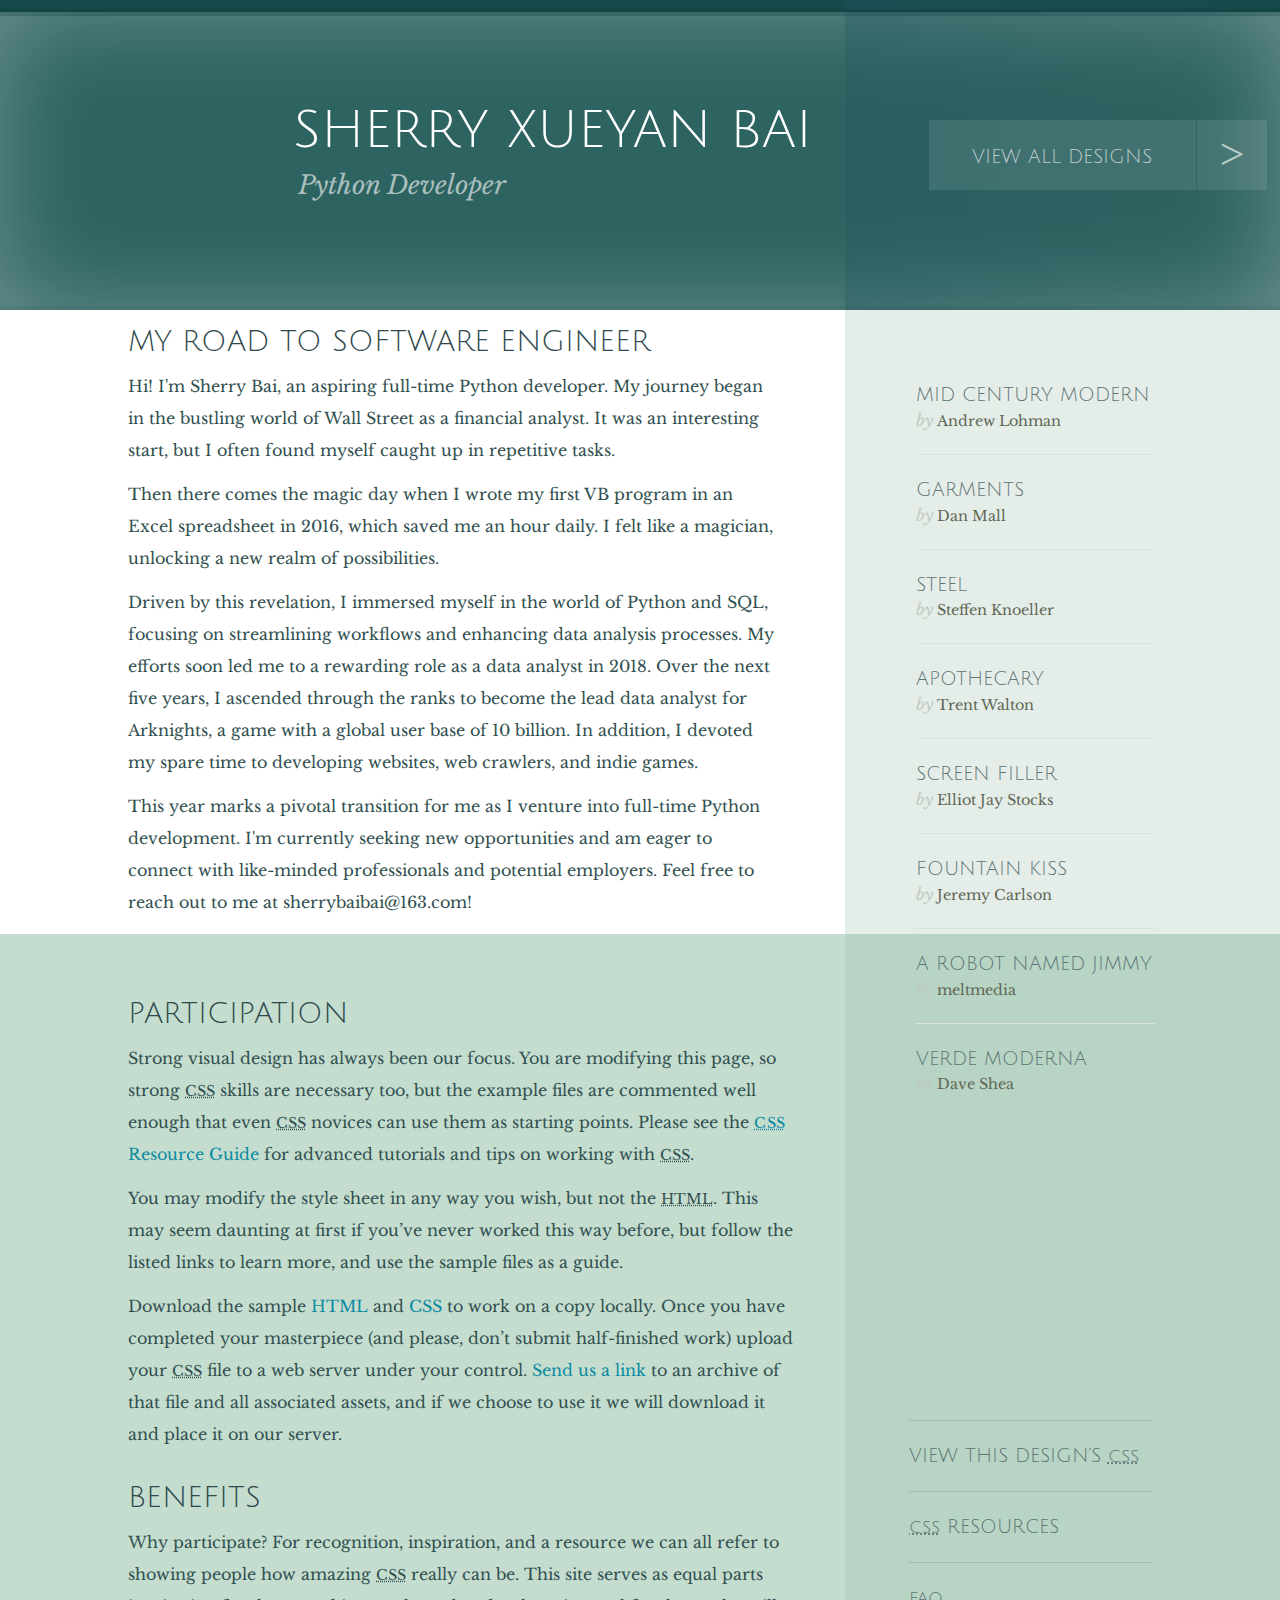
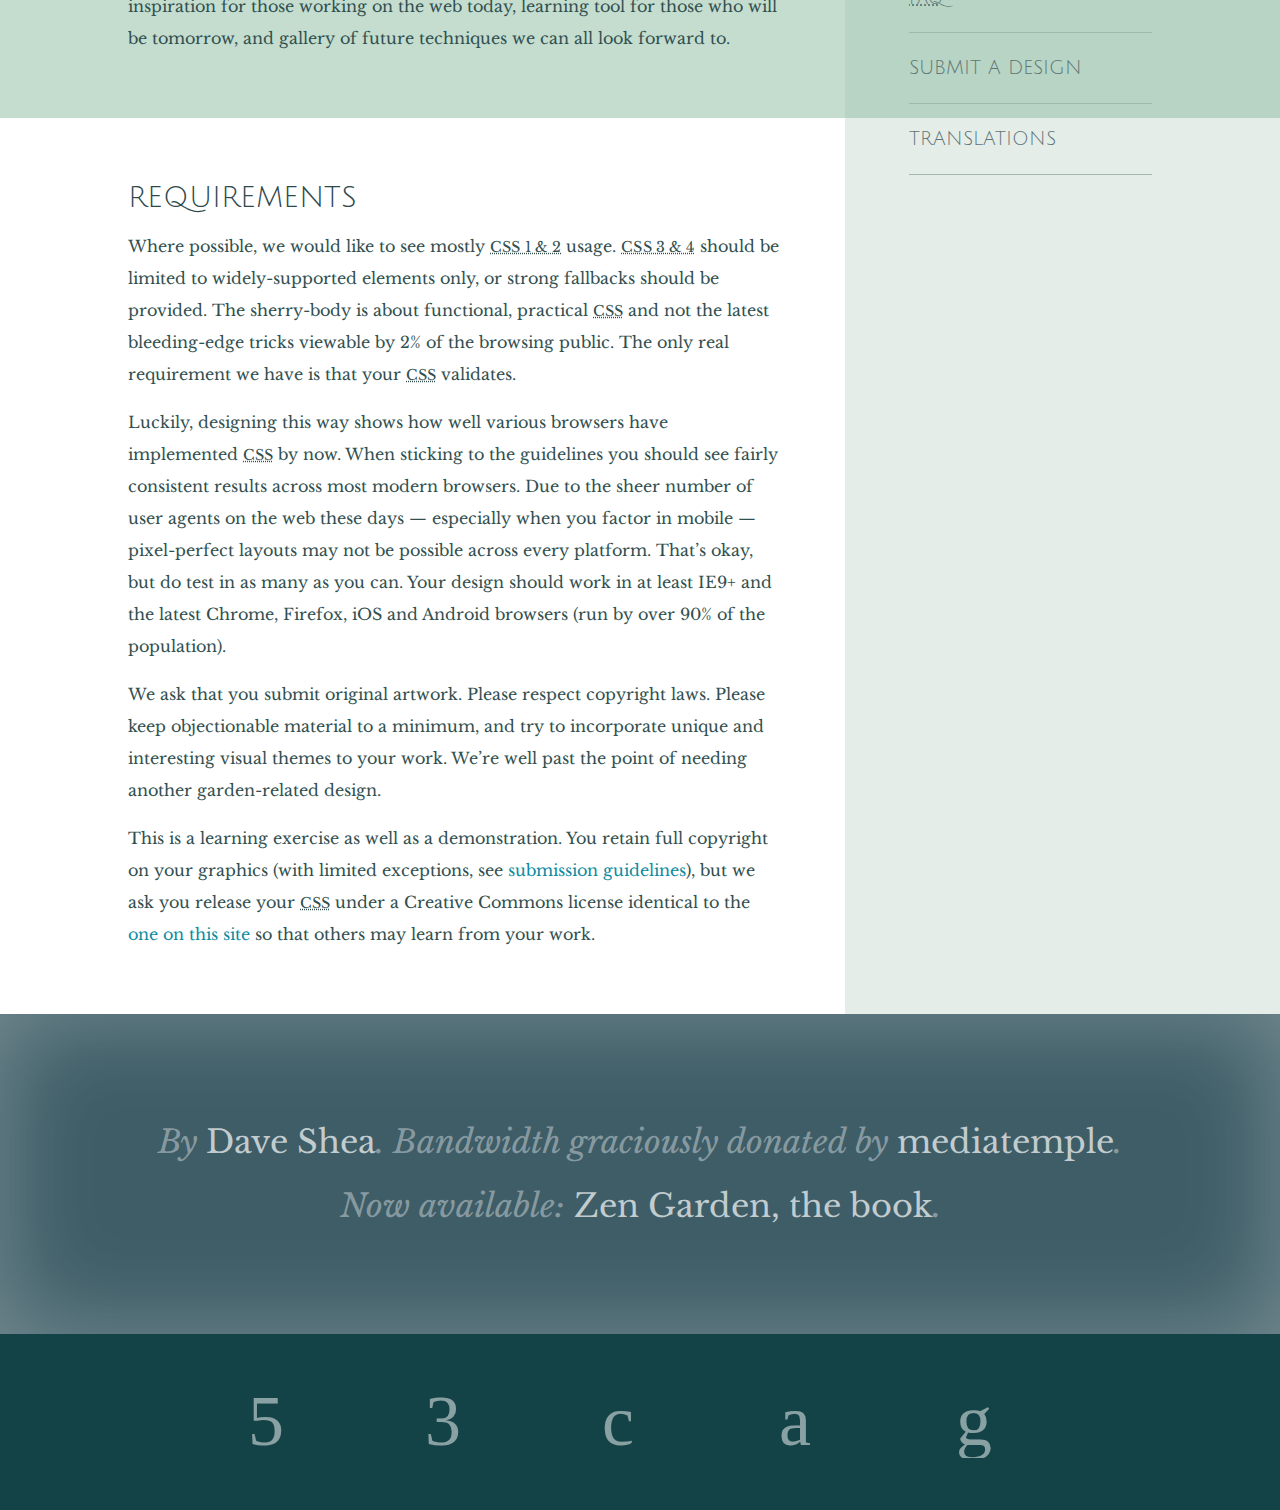
==== index.html @ 5b7bb618 "Update index.html" ====
<!DOCTYPE html>
<html lang="en">
<head>
	<meta charset="utf-8">
	<title>Sherry X Bai's CV</title>
	<link rel="stylesheet" href="style.css">
	<meta name="viewport" content="width=device-width, initial-scale=1.0">
	<meta name="author" content="Sherry Xueyan Bai">
	<meta name="description" content="Sherry Xueyan Bai's CV">
	<meta name="robots" content="all">
</head>

<body id="sherry-body">
<div class="page-wrapper">

	<section class="intro" id="zen-intro">
		<header role="banner">
			<h1>Sherry Xueyan Bai</h1>
			<h2>Python Developer</h2>
		</header>

		<div class="preamble" id="zen-preamble" role="article">
			<h3>My Road to Software Engineer</h3>
			<p>Hi! I'm Sherry Bai, an aspiring full-time Python developer. My journey began in the bustling world of Wall Street as a financial analyst. It was an interesting start, but I often found myself caught up in repetitive tasks.</p>
			<p>Then there comes the magic day when I wrote my first VB program in an Excel spreadsheet in 2016, which saved me an hour daily. I felt like a magician, unlocking a new realm of possibilities.</p>
			<p>Driven by this revelation, I immersed myself in the world of Python and SQL, focusing on streamlining workflows and enhancing data analysis processes. My efforts soon led me to a rewarding role as a data analyst in 2018. Over the next five years, I ascended through the ranks to become the lead data analyst for Arknights, a game with a global user base of 10 billion. In addition, I devoted my spare time to developing websites, web crawlers, and indie games.</p>
			<p>This year marks a pivotal transition for me as I venture into full-time Python development. I'm currently seeking new opportunities and am eager to connect with like-minded professionals and potential employers. Feel free to reach out to me at sherrybaibai@163.com!</p>
		</div>
	</section>

	<div class="main supporting" id="zen-supporting" role="main">

		<div class="participation" id="zen-participation" role="article">
			<h3>Participation</h3>
			<p>Strong visual design has always been our focus. You are modifying this page, so strong <abbr title="Cascading Style Sheets">CSS</abbr> skills are necessary too, but the example files are commented well enough that even <abbr title="Cascading Style Sheets">CSS</abbr> novices can use them as starting points. Please see the <a href="/pages/resources/" title="A listing of CSS-related resources"><abbr title="Cascading Style Sheets">CSS</abbr> Resource Guide</a> for advanced tutorials and tips on working with <abbr title="Cascading Style Sheets">CSS</abbr>.</p>
			<p>You may modify the style sheet in any way you wish, but not the <abbr title="HyperText Markup Language">HTML</abbr>. This may seem daunting at first if you&#8217;ve never worked this way before, but follow the listed links to learn more, and use the sample files as a guide.</p>
			<p>Download the sample <a href="/examples/index" title="This page's source HTML code, not to be modified.">HTML</a> and <a href="/examples/style.css" title="This page's sample CSS, the file you may modify.">CSS</a> to work on a copy locally. Once you have completed your masterpiece (and please, don&#8217;t submit half-finished work) upload your <abbr title="Cascading Style Sheets">CSS</abbr> file to a web server under your control. <a href="/pages/submit/" title="Use the contact form to send us your CSS file">Send us a link</a> to an archive of that file and all associated assets, and if we choose to use it we will download it and place it on our server.</p>
		</div>

		<div class="benefits" id="zen-benefits" role="article">
			<h3>Benefits</h3>
			<p>Why participate? For recognition, inspiration, and a resource we can all refer to showing people how amazing <abbr title="Cascading Style Sheets">CSS</abbr> really can be. This site serves as equal parts inspiration for those working on the web today, learning tool for those who will be tomorrow, and gallery of future techniques we can all look forward to.</p>
		</div>

		<div class="requirements" id="zen-requirements" role="article">
			<h3>Requirements</h3>
			<p>Where possible, we would like to see mostly <abbr title="Cascading Style Sheets, levels 1 and 2">CSS 1 &amp; 2</abbr> usage. <abbr title="Cascading Style Sheets, levels 3 and 4">CSS 3 &amp; 4</abbr> should be limited to widely-supported elements only, or strong fallbacks should be provided. The sherry-body is about functional, practical <abbr title="Cascading Style Sheets">CSS</abbr> and not the latest bleeding-edge tricks viewable by 2% of the browsing public. The only real requirement we have is that your <abbr title="Cascading Style Sheets">CSS</abbr> validates.</p>
			<p>Luckily, designing this way shows how well various browsers have implemented <abbr title="Cascading Style Sheets">CSS</abbr> by now. When sticking to the guidelines you should see fairly consistent results across most modern browsers. Due to the sheer number of user agents on the web these days &#8212; especially when you factor in mobile &#8212; pixel-perfect layouts may not be possible across every platform. That&#8217;s okay, but do test in as many as you can. Your design should work in at least IE9+ and the latest Chrome, Firefox, iOS and Android browsers (run by over 90% of the population).</p>
			<p>We ask that you submit original artwork. Please respect copyright laws. Please keep objectionable material to a minimum, and try to incorporate unique and interesting visual themes to your work. We&#8217;re well past the point of needing another garden-related design.</p>
			<p>This is a learning exercise as well as a demonstration. You retain full copyright on your graphics (with limited exceptions, see <a href="/pages/submit/guidelines/">submission guidelines</a>), but we ask you release your <abbr title="Cascading Style Sheets">CSS</abbr> under a Creative Commons license identical to the <a href="http://creativecommons.org/licenses/by-nc-sa/3.0/" title="View the Zen Garden's license information.">one on this site</a> so that others may learn from your work.</p>
			<p role="contentinfo">By <a href="http://www.mezzoblue.com/">Dave Shea</a>. Bandwidth graciously donated by <a href="http://www.mediatemple.net/">mediatemple</a>. Now available: <a href="http://www.amazon.com/exec/obidos/ASIN/0321303474/mezzoblue-20/">Zen Garden, the book</a>.</p>
		</div>

		<footer>
			<a href="http://validator.w3.org/check/referer" title="Check the validity of this site&#8217;s HTML" class="zen-validate-html">HTML</a>
			<a href="http://jigsaw.w3.org/css-validator/check/referer" title="Check the validity of this site&#8217;s CSS" class="zen-validate-css">CSS</a>
			<a href="http://creativecommons.org/licenses/by-nc-sa/3.0/" title="View the Creative Commons license of this site: Attribution-NonCommercial-ShareAlike." class="zen-license">CC</a>
			<a href="http://mezzoblue.com/zengarden/faq/#aaa" title="Read about the accessibility of this site" class="zen-accessibility">A11y</a>
			<a href="https://github.com/mezzoblue/csszengarden.com" title="Fork this site on Github" class="zen-github">GH</a>
		</footer>

	</div>


	<aside class="sidebar" role="complementary">
		<div class="wrapper">

			<div class="design-selection" id="design-selection">
				<h3 class="select">Select a Design:</h3>
				<nav role="navigation">
					<ul>
					<li>
						<a href="/221/" class="design-name">Mid Century Modern</a> by						<a href="http://andrewlohman.com/" class="designer-name">Andrew Lohman</a>
					</li>					<li>
						<a href="/220/" class="design-name">Garments</a> by						<a href="http://danielmall.com/" class="designer-name">Dan Mall</a>
					</li>					<li>
						<a href="/219/" class="design-name">Steel</a> by						<a href="http://steffen-knoeller.de" class="designer-name">Steffen Knoeller</a>
					</li>					<li>
						<a href="/218/" class="design-name">Apothecary</a> by						<a href="http://trentwalton.com" class="designer-name">Trent Walton</a>
					</li>					<li>
						<a href="/217/" class="design-name">Screen Filler</a> by						<a href="http://elliotjaystocks.com/" class="designer-name">Elliot Jay Stocks</a>
					</li>					<li>
						<a href="/216/" class="design-name">Fountain Kiss</a> by						<a href="http://jeremycarlson.com" class="designer-name">Jeremy Carlson</a>
					</li>					<li>
						<a href="/215/" class="design-name">A Robot Named Jimmy</a> by						<a href="http://meltmedia.com/" class="designer-name">meltmedia</a>
					</li>					<li>
						<a href="/214/" class="design-name">Verde Moderna</a> by						<a href="http://www.mezzoblue.com/" class="designer-name">Dave Shea</a>
					</li>					</ul>
				</nav>
			</div>

			<div class="design-archives" id="design-archives">
				<h3 class="archives">Archives:</h3>
				<nav role="navigation">
					<ul>
						<li class="next">
							<a href="/214/page1">
								Next Designs <span class="indicator">&rsaquo;</span>
							</a>
						</li>
						<li class="viewall">
							<a href="/pages/alldesigns/" title="View every submission to the Zen Garden.">
								View All Designs							</a>
						</li>
					</ul>
				</nav>
			</div>

			<div class="zen-resources" id="zen-resources">
				<h3 class="resources">Resources:</h3>
				<ul>
					<li class="view-css">
						<a href="/214/214.css" title="View the source CSS file of the currently-viewed design.">
							View This Design&#8217;s <abbr title="Cascading Style Sheets">CSS</abbr>						</a>
					</li>
					<li class="css-resources">
						<a href="/pages/resources/" title="Links to great sites with information on using CSS.">
							<abbr title="Cascading Style Sheets">CSS</abbr> Resources						</a>
					</li>
					<li class="zen-faq">
						<a href="/pages/faq/" title="A list of Frequently Asked Questions about the Zen Garden.">
							<abbr title="Frequently Asked Questions">FAQ</abbr>						</a>
					</li>
					<li class="zen-submit">
						<a href="/pages/submit/" title="Send in your own CSS file.">
							Submit a Design						</a>
					</li>
					<li class="zen-translations">
						<a href="/pages/translations/" title="View translated versions of this page.">
							Translations						</a>
					</li>
				</ul>
			</div>
		</div>
	</aside>


</div>

<!--

	These superfluous divs/spans were originally provided as catch-alls to add extra imagery.
	These days we have full ::before and ::after support, favour using those instead.
	These only remain for historical design compatibility. They might go away one day.
		
-->
<div class="extra1" role="presentation"></div><div class="extra2" role="presentation"></div><div class="extra3" role="presentation"></div>
<div class="extra4" role="presentation"></div><div class="extra5" role="presentation"></div><div class="extra6" role="presentation"></div>

</body>
</html>
---- style.css ----
/* css Zen Garden submission 214 - 'Verde Moderna', by Dave Shea, http://www.mezzoblue.com/ */
/* css released under Creative Commons License - http://creativecommons.org/licenses/by-nc-sa/1.0/  */
/* All associated graphics copyright 2013, Dave Shea */

/* IMPORTANT */
/* This design is not a template. You may not reproduce it elsewhere without the
 designer's written permission. However, feel free to study the CSS and use
 techniques you learn from it elsewhere. */

/*
	Verde Moderna by Dave Shea

   10 Years.
   http://mezzoblue.com/archives/2013/05/07/10_years/

   We've come a long way. Here it is, the first of what will hopefully be
   many more modern designs in the CSS Zen Garden.

   With this design, I've attempted to hit as many of 2013's front end
   buzzwords as possible. It's a mobile-first, responsive layout that was
   designed in the browser from start to finish. CSS3 is used liberally
   with fallbacks where necessary.

   All photos are mine, and were taken in the Japanese Garden at the
   Huntington Botanical Garden in Southern California.

   Other production notes:
   * Vector assets are used where appropriate. The logo is an SVG file,
     the icons are a custom web font built with icomoon.io
   * The column effect is a CSS gradient instead of a background image.
     By forcing a sharp transition at 66%, we can simulate columns. The way
     Chrome rounds gradient values causes the columns to jump unexpectedly when
     the window is resized, which means that using an equal padding or width
     value doesn't align the way you think it would. That forced a bit of
     extra contortion to get the header and body columns perfectly lined up.
   * Various sidebar H3s were hidden with display:none; This was a design
     decision. Their inclusion seemed extraneous. Same goes for HTML/CSS
     download links at low screen sizes, presumably that screen is a phone
     and can't download the files anyway.
   * The sidebar positioning style is (necessarily) quite a mess on wider
     windows, especially the resource list. When flexbox is a bit closer to
     usable, maybe I'll take another crack at fixing that up.
   * A more logical place for the design list to appear in the mobile
     version would have been up closer to the top, possibly disclosed with a
     menu toggle of some kind. Not something that's easily doable with CSS
     alone, if you don't want to rely on hovers.
   * The medium- and low-res versions don't differ that much; I may still push
     the tablet layout a bit further, it doesn't quite feel right.
   * Parallax scrolling isn't doable without Javascript so you won't find it
     in this design. I was able to use a bit of multiple background-position
     trickery to create a slightly more interesting scrolling effect.

*/


/*
  web fonts from Google:
  Julius Sans One â€“ https://fonts.google.com/specimen/Julius+Sans+One?query=julius
  Libre Baskerville â€“ https://fonts.google.com/specimen/Libre+Baskerville?query=baskerville
 */
@import url(http://fonts.googleapis.com/css?family=Julius+Sans+One|Libre+Baskerville:400,400italic);



/* base CSS */
* {
  -webkit-box-sizing: border-box; /* Safari/Chrome, other WebKit */
  -moz-box-sizing: border-box;    /* Firefox, other Gecko */
  box-sizing: border-box;         /* Opera/IE 8+ */
}

html, body {
  padding: 0;
  margin: 0;
}
body {
  color: #325050;
  background: #fff;
  font-family: 'Libre Baskerville', sans-serif;
  font-size: 70%;
}
a {
  color: #0d8ba1;
  text-decoration: none;
}
a:visited {
  color: #1a5952;
}
a:hover, a:focus {
  color: #0599c2;
  text-decoration: underline;
  -webkit-transition: all 0.25s ease-out;
  -moz-transition: all 0.25s ease-out;
  transition: all 0.25s ease-out;
}

abbr {
  border: none;
  text-transform: uppercase;
  font-size: 0.9em;
  letter-spacing: 0.01em;
}
header {
  height: 230px;
  padding: 20px 0 70px 0;
  background: #2d6360 50% 0 url(huntington.jpg) no-repeat; /* old IE fallback */
  background-attachment: fixed, fixed, fixed, scroll;
  background-image: url(contours.png), url(noise.png), url(gridlines.png), url(huntington.jpg);
  background-position: 0 0, 0 0, -5px -25px, 0 50%;
  background-repeat: repeat, repeat, repeat, no-repeat;
  background-size: auto, auto, auto, cover;
  text-align: center;
}

h1, h2 {
  padding: 0 10%;
  margin: 0;
  color: #fff;
  font-weight: normal;
}

h1 {
  padding-top: 0;
  padding-bottom: 5px;
  border-bottom: none;
  font-family: 'Julius Sans One', sans-serif;
  font-size: 3.2em;
  text-transform: uppercase;
}
h1::before {
  display: inline-block;
  position: relative;
  top: 20px;
  content: "";
  width: 80px;
  height: 80px;
  margin: -20px 20px 0 0;
  background: url(enso.svg);
  background-repeat: no-repeat;
  background-size: 100%;
  opacity: 0.6;
}
h2 {
  display: block;
  padding-top: 5px;
  padding-bottom: 30px;
  border-top: none;
  color: rgba(255,255,255,0.6);
  font-size: 1.6em;
  font-style: italic;
}

h2::before {
  content: " ";
  padding: 50px;
}
h3 {
  margin: 2em 0 0 0;
  color: #2e484c;
  font-family: 'Julius Sans One', sans-serif;
  font-size: 1.8em;
  font-weight: normal;
  text-transform: uppercase;
}
p {
  margin: 0.75em 0;
  line-height: 2;
}


.page-wrapper {
  position: relative;
}
.summary, .preamble {
  width: 80%;
  margin: 0 auto;

}
.supporting h3, .supporting p {
  width: 80%;
  margin-left: auto;
  margin-right: auto;
}
.summary {
  padding-top: 2em;
}


/* intro block links -- download HTML/CSS */
.intro a, .intro a:visited {
  position: relative;
  display: inline-block;
  padding: 1px 10px 0 32px;
  margin: -1px -10px -1px -6px;
  -webkit-border-radius: 2px;
  -moz-border-radius: 2px;
  border-radius: 2px;
  color: #809b7e;
  font-family: 'Julius Sans One', sans-serif;
  text-transform: uppercase;
}
.intro a:hover, .intro a:focus {
  z-index: 2;
  color: #fff;
  background: #3d8a9f;
  text-decoration: none;
}
.intro a::before {
  display: inline-block;
  position: absolute;
  top: 6px;
  left: 8px;
  padding: 2px;
  color: #a9b995;
  background: #d9e1cd;
  -webkit-border-radius: 2px;
  -moz-border-radius: 2px;
  -o-border-radius: 2px;
  content: "D";
  font-size: 16px;
  text-indent: 0;

  /* icomoon.io defaults */
  font-family: 'verdemoderna';
  speak: none;
  font-weight: normal;
  font-variant: normal;
  text-transform: none;
  line-height: 1;
  -webkit-font-smoothing: antialiased;
  -webkit-transition: all 0.25s ease-out;
  -moz-transition: all 0.25s ease-out;
  transition: all 0.25s ease-out;
}
.intro a:hover::before {
  color: #fff;
  background: #357d93;
}




/* coloured cutoff */
div.participation, div.benefits {
  background-attachment: scroll, scroll, fixed;
  background-color: rgba(138,188,159,0.5);
  background-image: url(contours-opaque.png), url(gridlines-opaque.png), url(bamboo.png);
  background-repeat: repeat, repeat, no-repeat;
  background-size: auto, auto, cover;
}

/* extra padding at the cutoffs */
div.participation {
  padding: 3em 0;
  margin-top: 3em;
}
div.benefits {
  padding-bottom: 3em;
  margin-bottom: 3em;
}
div.participation h3, div.benefits h3 {
  margin-top: 0;
}
div.participation p, div.benefits p {
  margin-bottom: 0;
}

/* sidebar base styles */
.sidebar {
  background: #edf4f0;
}
.sidebar h3 {
  display: none;
}
.sidebar a {
  color: #607476;
  text-decoration: none;
}
.sidebar a:hover, .sidebar a:focus {
  color: #49968e;
}
.sidebar ul {
  padding: 0;
  margin: 0;
  list-style: none;
  overflow: hidden;
}

/* shared sidebar styling */

.design-selection ul, .zen-resources ul {
  margin: 0;
}

.design-selection li, .zen-resources li {
  float: left;
  width: 50%;
  padding: 1.5em 10%;
  border-top: solid 1px #d9e3dc;
  color: #c0cac3;
  font-style: italic;
}
.design-selection li:hover, .design-selection li:focus {
  background: -moz-linear-gradient(left,
    rgba(255,255,255,0) 0%,
    rgba(255,255,255,0.5) 50%,
    rgba(255,255,255,0) 100%)
  ; /* FF3.6+ */
  background: -webkit-gradient(linear, left top, right top,
    color-stop(0%,rgba(255,255,255,0)),
    color-stop(50%,rgba(255,255,255,0.5)),
    color-stop(100%,rgba(255,255,255,0)))
  ; /* Chrome,Safari4+ */
  background: -webkit-linear-gradient(left,
    rgba(255,255,255,0) 0%,
    rgba(255,255,255,0.5) 50%,
    rgba(255,255,255,0) 100%)
  ; /* Chrome10+,Safari5.1+ */
  background: -o-linear-gradient(left,
    rgba(255,255,255,0) 0%,
    rgba(255,255,255,0.5) 50%,
    rgba(255,255,255,0) 100%)
  ; /* Opera 11.10+ */
  background: -ms-linear-gradient(left,
    rgba(255,255,255,0) 0%,
    rgba(255,255,255,0.5) 50%,
    rgba(255,255,255,0) 100%)
  ; /* IE10+ */
  background: linear-gradient(to right,
    rgba(255,255,255,0) 0%,
    rgba(255,255,255,0.5) 50%,
    rgba(255,255,255,0) 100%)
  ; /* W3C */
}
.design-selection li:nth-child(2n+1), .zen-resources li:nth-child(2n+1) {
  clear: left;
}
.design-selection .design-name, .zen-resources a, li.viewall a {
  display: block;
  margin-bottom: 0.25em;
  font-family: 'Julius Sans One', sans-serif;
  font-size: 1.2em;
  font-style: normal;
  text-transform: uppercase;
}


/* select a design */
.design-selection h3 {
  display: none;
}
.design-selection .designer-name {
  color: #616857;
  font-size: 0.9em;
  font-style: normal;
}



/* archives navigation */
.design-archives {
  position: absolute;
  top: 160px;
  right: 0;
  width: 100%;
  height: 70px;
  background: rgba(255,255,255,0.2);
}
.design-archives h3 {
  display: none;
}
.design-archives ul {
  margin: 0;
}
.design-archives li {
  position: absolute;
  top: 0;
  padding: 0;
  margin: 0;
  border: none;
  list-style: none;
}
.design-archives li.viewall {
  top: 0;
  left: 0;
  width: 100%;
  padding: 0 71px;
  line-height: 50px;
}
.previous, .next {
  left: 0;
  z-index: 3;
}
.next {
  left: auto;
  right: 0;
}
.design-archives a, .design-archives a:visited {
  color: rgba(255, 255, 255, 0.65);
}
.design-archives a:hover, .design-archives a:focus {
  color: #fff;
}
.design-archives .previous a, .design-archives .next a {
  display: block;
  overflow: hidden;
  width: 70px;
  height: 70px;
  text-indent: 100%;
  text-decoration: none;
  white-space: nowrap;
}
.design-archives .viewall a {
  z-index: 2;
  width: 100%;
  min-height: 70px;
  padding: 12px 0 0 0;
  text-align: center;
}
.design-archives a::before {
  position: absolute;
  left: 0;
  width: 70px;
  height: 70px;
  text-align: center;
  text-indent: 0;
  font-size: 44px;
  /* icomoon.io defaults */
  font-family: 'verdemoderna';
  speak: none;
  font-weight: normal;
  font-variant: normal;
  text-transform: none;
  line-height: 70px;
  -webkit-font-smoothing: antialiased;
}
.design-archives .viewall a:hover, .design-archives .viewall a:focus, .design-archives .viewall a:active,
.design-archives a:hover::before, .design-archives a:focus::before, .design-archives a:active::before {
  background-color: rgba(255,255,255,0.25);
  box-shadow: inset 0 0 10px rgba(255,255,255,0.1);
}
.design-archives .previous a::before {
  content: "<";
}
.design-archives .next a::before {
  content: ">";
}


/* resources */

.zen-resources {
  overflow: hidden;
  background-color: rgba(138,188,159,0.5);
  background-image: url(bamboo.png);
}
.zen-resources li {
  border-top: solid 1px #a0b9ad;
  font-style: normal;
}
.zen-resources li:last-child {
  float: none;
  width: auto;
  border-bottom: solid 1px #a0b9ad;
}

/* busting out the credits block */

.requirements p:nth-child(5) {
  padding-bottom: 2em;
}
.supporting .requirements {
  float: none;
  clear: both;
  width: 100%;
  padding-left: 0;
  padding-right: 0;
}
.supporting .requirements a {
  text-decoration: none;
}
.supporting .requirements a:hover, .supporting .requirements a:focus {
  text-decoration: underline;
}
.supporting .requirements h3 {
  padding-top: 0;
}
.requirements p:last-child {
  width: auto;
  padding: 1em 12%;
  margin: 0;
  color: rgba(255, 255, 255, 0.4);
  background: #3e5d67;
  background-attachment: fixed, fixed, fixed, scroll;
  background-image: url(contours.png), url(gridlines.png), url(noise.png), url(koi.jpg);
  background-position: 0 0, -5px -25px, 0 0, 0 50%;
  background-repeat: repeat, repeat, repeat, no-repeat;
  background-size: auto, auto, auto, cover;
  font-size: 2em;
  font-style: italic;
  text-align: center;
}
.requirements p:last-child a {
  color: rgba(255, 255, 255, 0.7);
  font-style: normal;
}


/* main footer */
footer {
  clear: both;
  padding: 3em 10%;
  color: #fff;
  background: #134347;
  text-align: center;
}
footer a {
  display: inline-block;
  overflow: hidden;
  width: 40px;
  height: 40px;
  padding: 40px 0 0 0;
  margin: 0 0.5em;
  position: relative;
  color: rgba(255, 255, 255, 0.5);
  -webkit-transition: color 0.25s ease-out, box-shadow 0.25s ease-out;
  -moz-transition: color 0.25s ease-out, box-shadow 0.25s ease-out;
  transition: color 0.25s ease-out, box-shadow 0.25s ease-out;
}
footer a:hover, footer a:focus {
  color: rgba(255, 255, 255, 0.3);
  text-decoration: none;
}
footer a:visited {
  color: rgba(255, 255, 255, 0.2);
}
footer a::before {
  display: block;
  position: absolute;
  top: 3px;
  left: 0;
  overflow: visible;
  font-size: 36px;
  text-indent: 0;
  /* icomoon.io defaults */
  font-family: 'verdemoderna';
  speak: none;
  font-weight: normal;
  font-variant: normal;
  text-transform: none;
  line-height: 1;
  -webkit-font-smoothing: antialiased;
}
footer a.zen-validate-html::before {content: "5";}
footer a.zen-validate-html:hover::before, footer a.zen-validate-html:focus::before {content: "%";}
footer a.zen-validate-css::before {content: "3";}
footer a.zen-validate-css:hover::before, footer a.zen-validate-css:focus::before {content: "#";}
footer a.zen-license::before {content: "c";}
footer a.zen-license:hover::before, footer a.zen-license:focus::before {content: "C";}
footer a.zen-accessibility::before {content: "a";}
footer a.zen-accessibility:hover::before, footer a.zen-accessibility:focus::before {content: "A";}
footer a.zen-github::before {content: "g";}
footer a.zen-github:hover::before, footer a.zen-github:focus::before {content: "G";}



/* low-res CSS */
@media only screen and (max-width: 600px) {

  /* these download links make approximately zero sense
     on a phone without a user-accessible file system. */
  .summary p:last-child {
    display: none;
  }
  /* type adjustments */
  h1 {
    margin-top: 30px;
    font-size: 2.5em;
  }
  h1::before {
    width: 50px;
    height: 50px;
  }
  h2::before {
    padding: 25px;
  }
  .requirements p:last-child {
    padding: 1em 6%;
  }

}


@media only screen and (max-width: 500px) {
  header {
    height: 250px;
    padding-top: 0;
  }
  h1 {
    margin: 0;
  }
  h1::before {
    display: block;
    left: 50%;
    width: 50px;
    height: 50px;
    margin: 0 0 0 -25px;
    padding: 0 0 35px 0;
  }
  h2::before {
    padding: 0;
  }
  .design-archives {
    top: 180px;
  }
  .design-selection li, .zen-resources li {
    padding: 1em 5%;
  }
  footer a {
    margin: 0 0.5em;
  }
}


@media only screen and (max-width: 320px) {

  /* adjusting the site header type size */
  h1 {
      font-size: 2em;
  }
  h2 {
      font-size: 1.3em;
  }
  /* linearizing the design list on small screens */
  .design-selection li, .zen-resources li {
      float: none;
      width: 100%;
  }
  /* adjusting footer type, icons */
  .requirements p:last-child {
      font-size: 1.4em;
  }
  footer {
      padding: 2em 5%;
  }
  footer a {
      width: 35px;
      height: 35px;
      padding: 35px 0 0 0;
      margin: 0 0.5em;
  }
  footer a::before {
      font-size: 32px;
  }

}


/* mid-res CSS */
@media only screen and (max-width: 1132px) {

  header {
    border-top: solid 10px rgba(19, 67, 71, 0.9);
  }
  p, li {
    font-size: 1.2em;
  }

}

@media only screen and (min-width: 500px) and (max-width: 1150px) {

  .requirements p:last-child {
    padding-bottom: 2em;
    padding-top: 2em;
  }
  /* page footer */
  footer {
    padding: 3em 0;
  }
  footer a {
    width: 52px;
    height: 52px;
    padding: 52px 0 0 0;
    margin: 0 2em;
  }
  footer a::before {
    font-size: 48px;
  }

}


/* high-res CSS */
@media only screen and (min-width: 1132px) {
body {
  background: #ffffff;
  background: -moz-linear-gradient(left,  #ffffff 0%, #ffffff 66%, #e5ede8 66%, #e5ede8 100%);
  background: -webkit-gradient(linear, left top, right top, color-stop(0%,#ffffff), color-stop(66%,#ffffff), color-stop(66%,#e5ede8), color-stop(100%,#e5ede8));
  background: -webkit-linear-gradient(left,  #ffffff 0%,#ffffff 66%,#e5ede8 66%,#e5ede8 100%);
  background: -o-linear-gradient(left,  #ffffff 0%,#ffffff 66%,#e5ede8 66%,#e5ede8 100%);
  background: -ms-linear-gradient(left,  #ffffff 0%,#ffffff 66%,#e5ede8 66%,#e5ede8 100%);
  background: linear-gradient(to right,  #ffffff 0%,#ffffff 66%,#e5ede8 66%,#e5ede8 100%);
  font-size: 100%;
}
header {
  width: 100%;
  height: 310px;
  padding: 0 10%;
  border-top: solid 12px rgba(19, 67, 71, 0.8);
  box-shadow: inset 0 0 100px rgba(255, 255, 255, 0.3);
  vertical-align: middle;
  text-align: left;
}
header::before, header::after {
  display: block;
  content: " ";
  position: absolute;
  z-index: 3;
  top: 9px;
  left: 0;
  width: 100%;
  height: 7px;
  background: rgba(0, 39, 43, 0.2);
}
header::after {
  top: 306px;
  height: 4px;
  background: rgba(0, 39, 43, 0.075);
}
h1 {
  display: inline-block;
  position: relative;
  margin: 15px 0 0 0;
  padding: 60px 0 5px 0;
}
h1::before {
  display: inline-block;
  position: relative;
  top: 65px;
  content: "";
  width: 125px;
  height: 125px;
  margin: -65px 40px 0 0;
  background: url(enso.svg);
  background-size: 100%;
  opacity: 0.6;
  -webkit-animation: koan 36000s infinite alternate;
  -moz-animation: koan 36000s infinite alternate;
  animation: koan 36000s infinite alternate;
}
h2 {
  display: block;
  margin: 0;
  padding: 5px 0 60px 70px;
}
p {
  font-size: 1em;
}
/* main layout blocks */
nav, .supporting {
  display: inline;
}
.summary, .preamble, .supporting div, .requirements h3, .requirements p {
  float: left;
  clear: left;
  width: 66%;
  padding: 1em 5% 1em 10%;
}
.explanation h3, .explanation p,
.participation h3, .participation p,
.benefits h3, .benefits p {
  width: 100%;
}
.summary {
  padding-top: 3.25em;
}
.requirements h3, .requirements p {
  margin: 0;
  padding-bottom: 0;
}

/* coloured cutoff */
div.participation, div.benefits {
  width: 100%;
  padding-left: 10%;
  padding-right: 38%;
  margin: 0;
}
/* extra padding at the cutoffs */
div.participation, div.requirements {
  padding-top: 4em;
}
div.explanation, div.benefits {
  padding-bottom: 4em;
}
.requirements p:nth-child(5) {
  padding-bottom: 4em;
}

.intro h3, .supporting h3 {
  margin-top: 0;
}
.intro p:last-child, .supporting p:last-child {
  margin-bottom: 0;
}

.requirements p:last-child {
  padding-bottom: 3em;
  padding-top: 3em;
  box-shadow: inset 0 0 100px rgba(255, 255, 255, 0.3);
}

/* sidebar styling */
.design-selection, .zen-resources {
  position: absolute;
  top: 360px;
  right: 0;
  width: 33.3%;
  padding: 0 0 20px 0;
  margin: 0;
  overflow: visible;
  background: transparent;
}
.sidebar li {
  float: none;
  width: auto;
  padding-left: 0;
  padding-right: 0;
  margin: 0 29.4% 0 14.7%; /* 0 10% 0 5% of total width */
}

/* select a design */
.design-selection li:first-child {
  border-top: 0;
}
.design-selection li:hover, .design-selection li:focus {
  background: none;
}
/* archives navigation */
.design-archives {
  position: absolute;
  z-index: 2;
  top: 0;
  left: 0;
  width: 100%;
  height: 310px;
  background: -moz-linear-gradient(left,
    rgba(255,255,255,0) 0%,
    rgba(255,255,255,0) 66%,
    rgba(0,0,0,0.2) 66%,
    rgba(33,84,95,0.3) 100%)
  ; /* FF3.6+ */
  background: -webkit-gradient(linear, left top, right top,
    color-stop(0%,rgba(255,255,255,0)),
    color-stop(66%,rgba(255,255,255,0)),
    color-stop(66%,rgba(33,84,95,0.3)),
    color-stop(100%,rgba(33,84,95,0)))
  ; /* Chrome,Safari4+ */
  background: -webkit-linear-gradient(left,
    rgba(255,255,255,0) 0%,
    rgba(255,255,255,0) 66%,
    rgba(33,84,95,0.3) 66%,
    rgba(33,84,95,0) 100%)
  ; /* Chrome10+,Safari5.1+ */
  background: -o-linear-gradient(left,
    rgba(255,255,255,0) 0%,
    rgba(255,255,255,0) 66%,
    rgba(33,84,95,0.3) 66%,
    rgba(33,84,95,0) 100%)
  ; /* Opera 11.10+ */
  background: -ms-linear-gradient(left,
    rgba(255,255,255,0) 0%,
    rgba(255,255,255,0) 66%,
    rgba(33,84,95,0.3) 66%,
    rgba(33,84,95,0) 100%)
  ; /* IE10+ */
  background: linear-gradient(to right,
    rgba(255,255,255,0) 0%,
    rgba(255,255,255,0) 66%,
    rgba(33,84,95,0.3) 66%,
    rgba(33,84,95,0) 100%)
  ; /* W3C */
}
.design-archives nav {
  display: block;
  position: absolute;
  right: 1%;
  top: 120px;
  width: 32%;
}
.design-archives li {
  margin: 0;
}
.design-archives .viewall a, .design-archives a::before {
  background: rgba(255,255,255,0.1);
  text-decoration: none;
}
.design-archives .viewall a:hover, .design-archives a:hover::before {
  background-color: rgba(255,255,255,0.2);
}

/* resources navigation */
.zen-resources {
  position: absolute;
  top: 1310px;
  right: 0;
  width: 34%;
  background: transparent;
}
.zen-resources h3 {
  display: none;
}
.zen-resources ul {
  width: 55.9%;
  margin: 0 29.4% 0 14.7%;
}
.zen-resources li {
  padding: 1.5em 0 1.25em 0;
  margin: 0;
}

}


@media only screen and (min-width: 1150px) {

  /* page footer */
  footer a {
    width: 76px;
    height: 76px;
    padding: 76px 0 0 0;
    margin: 0 3em;
  }
  footer a::before {
    font-size: 72px;
  }

}


/*
Okay, look, I feel rather awful about this. But due to source order it
seems like the only way to pull off the separated sidebar. Perhaps
flexbox is the way forward here, once the syntax settles down a bit.
*/
@media only screen and (min-width: 1120px) {.zen-resources {top: 1490px;}}
@media only screen and (min-width: 1240px) {.zen-resources {top: 1460px;}}
@media only screen and (min-width: 1260px) {.zen-resources {top: 1420px;}}
@media only screen and (min-width: 1320px) {.zen-resources {top: 1390px;}}
@media only screen and (min-width: 1370px) {.zen-resources {top: 1360px;}}
@media only screen and (min-width: 1520px) {.zen-resources {top: 1330px;}}
@media only screen and (min-width: 1812px) {.zen-resources {top: 1300px;}}
@media only screen and (min-width: 1848px) {.zen-resources {top: 1270px;}}
@media only screen and (min-width: 2015px) {.zen-resources {top: 1240px;}}
@media only screen and (min-width: 2115px) {.zen-resources {top: 1210px;}}
@media only screen and (min-width: 2400px) {/* you're kidding, right? */}


@-webkit-keyframes koan {
  from {
    -webkit-transform: scale(1);
  opacity: 1;
  }
  to {
    -webkit-transform: scale(3);
  opacity: 0;
  }
}
@-moz-keyframes koan {
  from {
    -moz-transform: scale(1);
  opacity: 1;
  }
  to {
    -moz-transform: scale(3);
  opacity: 0;
  }
}
@keyframes koan {
  from {
    transform: scale(1);
  opacity: 1;
  }
  to {
    transform: scale(3);
  opacity: 0;
  }
}

/* high-DPI adjustments */
@media
  (min--moz-device-pixel-ratio: 1.5),
  (-o-min-device-pixel-ratio: 3 / 2),
  (-webkit-min-device-pixel-ratio: 1.5),
  (min-device-pixel-ratio: 1.5),
  (min-resolution: 1.5dppx) {
  header {
      background-image: url(contours@2x.png), url(noise.png), url(gridlines.png), url(huntington.jpg);
      background-size: 50% auto, auto, auto, cover;
  }
  .requirements p:last-child {
      background-image: url(contours@2x.png), url(gridlines.png), url(noise.png), url(koi.jpg);
      background-size: 50% auto, auto, auto, cover;
  }
  /*
      This shouldn't be necessary, but it is. Due to differences in how
      Chrome calculates gradients and % widths / padding, the archives
      spill out of the visual container at some screen sizes.
  */
  .design-archives nav {
      right: 3%;
      width: 29%;
  }
}

/* icon fonts */
@font-face {
	font-family: 'verdemoderna';
	src:url('verdemoderna.eot');
	src:url('verdemoderna.eot?#iefix') format('embedded-opentype'),
		url('verdemoderna.woff') format('woff'),
		url('verdemoderna.ttf') format('truetype'),
		url('verdemoderna.svg#verdemoderna') format('svg');
	font-weight: normal;
	font-style: normal;
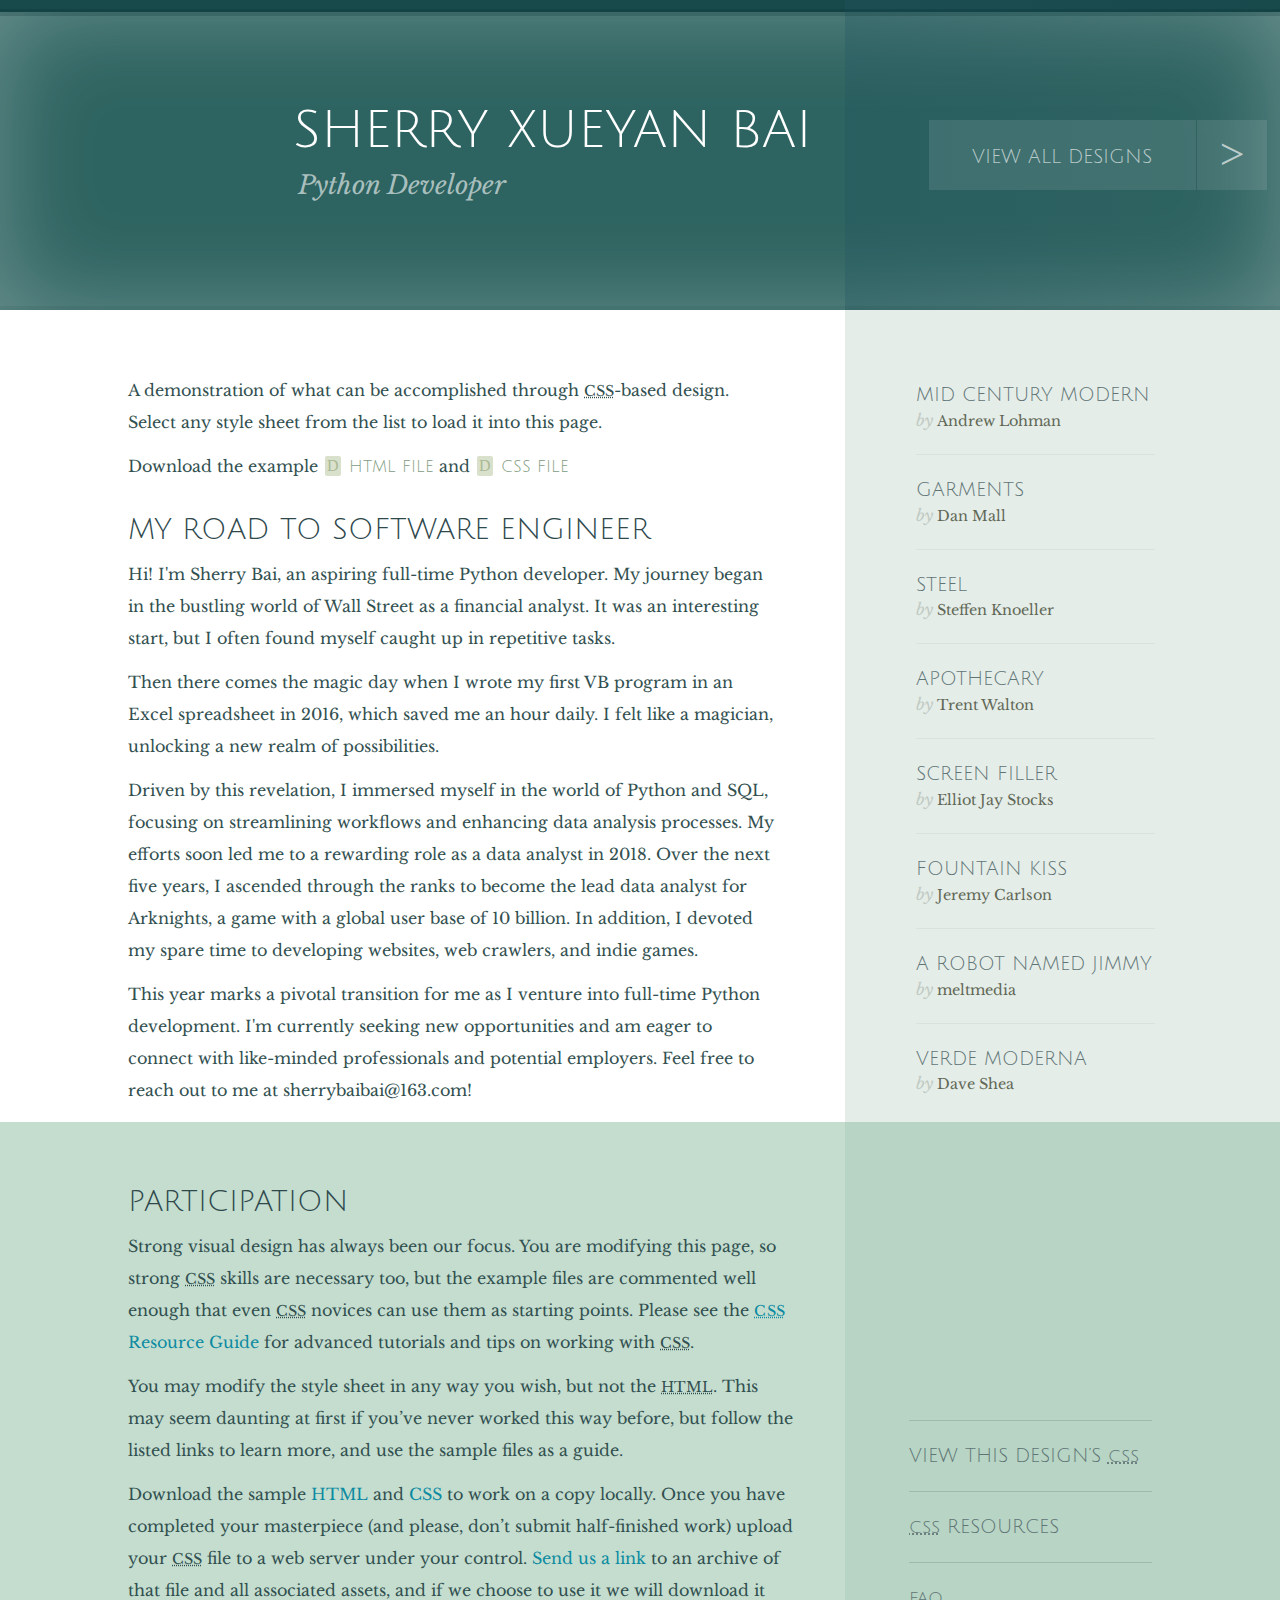
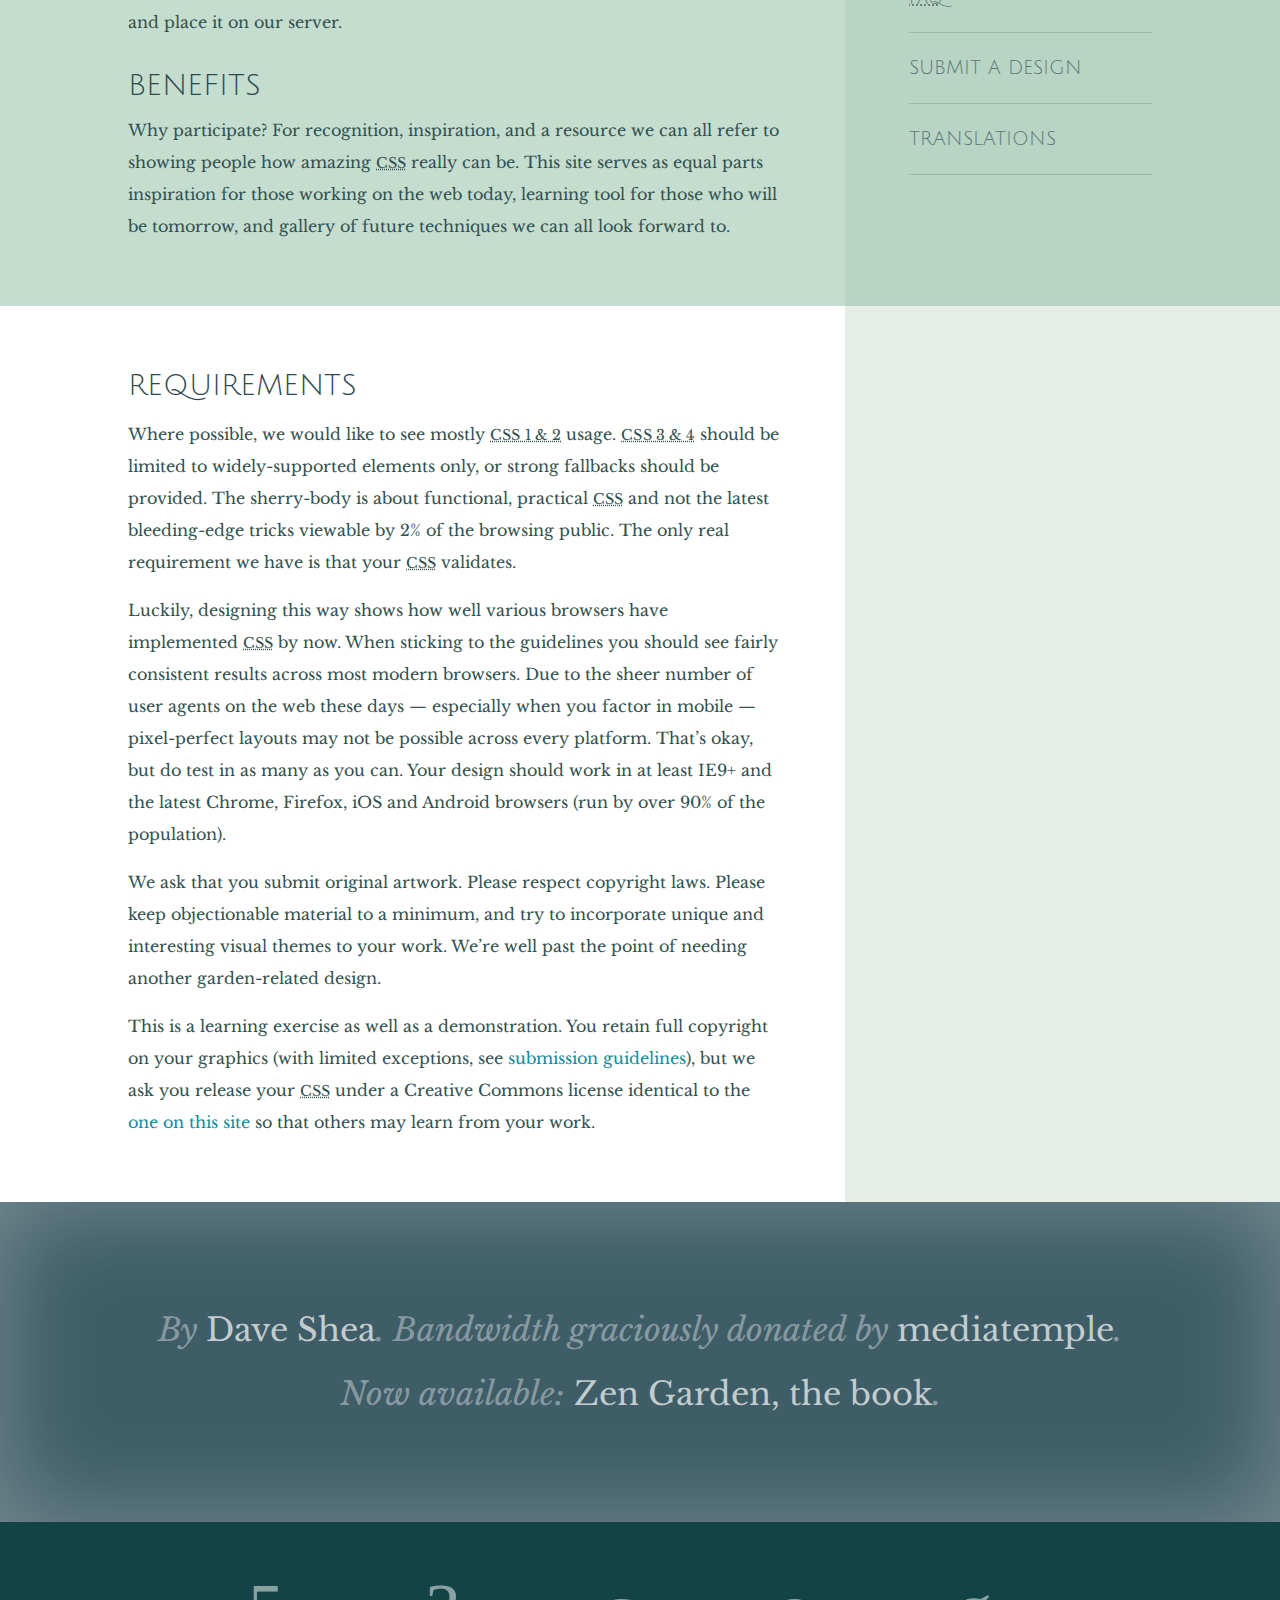
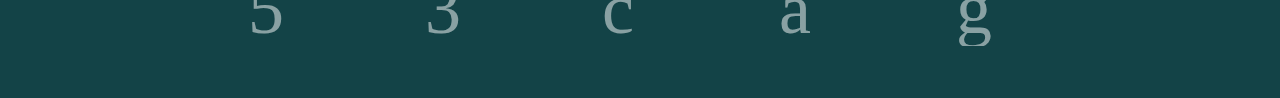
==== commit c48b75a7: "Update index.html" ====
--- a/index.html
+++ b/index.html
@@ -18,7 +18,10 @@
 			<h1>Sherry Xueyan Bai</h1>
 			<h2>Python Developer</h2>
 		</header>
-
+		<div class="summary" id="zen-summary" role="article">
+			<p>A demonstration of what can be accomplished through <abbr title="Cascading Style Sheets">CSS</abbr>-based design. Select any style sheet from the list to load it into this page.</p>
+			<p>Download the example <a href="/examples/index" title="This page's source HTML code, not to be modified.">html file</a> and <a href="/examples/style.css" title="This page's sample CSS, the file you may modify.">css file</a></p>
+		</div>
 		<div class="preamble" id="zen-preamble" role="article">
 			<h3>My Road to Software Engineer</h3>
 			<p>Hi! I'm Sherry Bai, an aspiring full-time Python developer. My journey began in the bustling world of Wall Street as a financial analyst. It was an interesting start, but I often found myself caught up in repetitive tasks.</p>
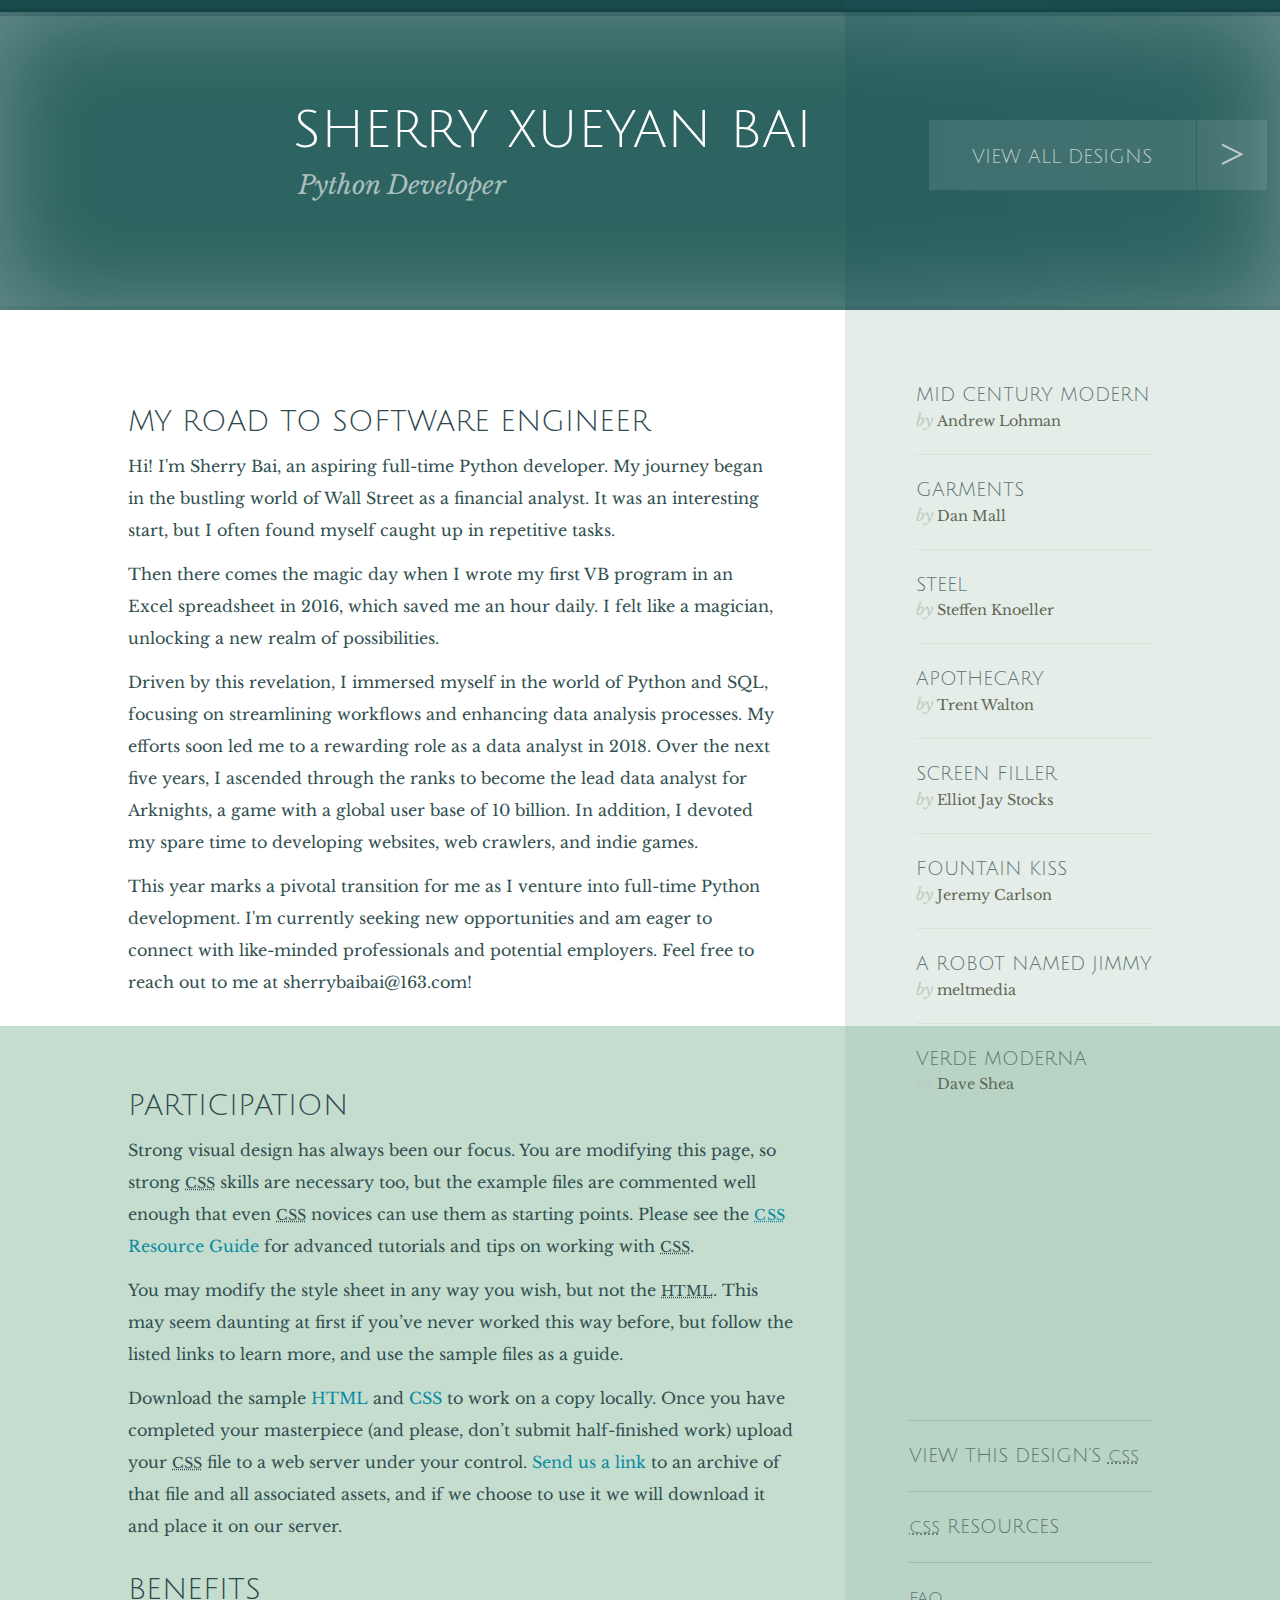
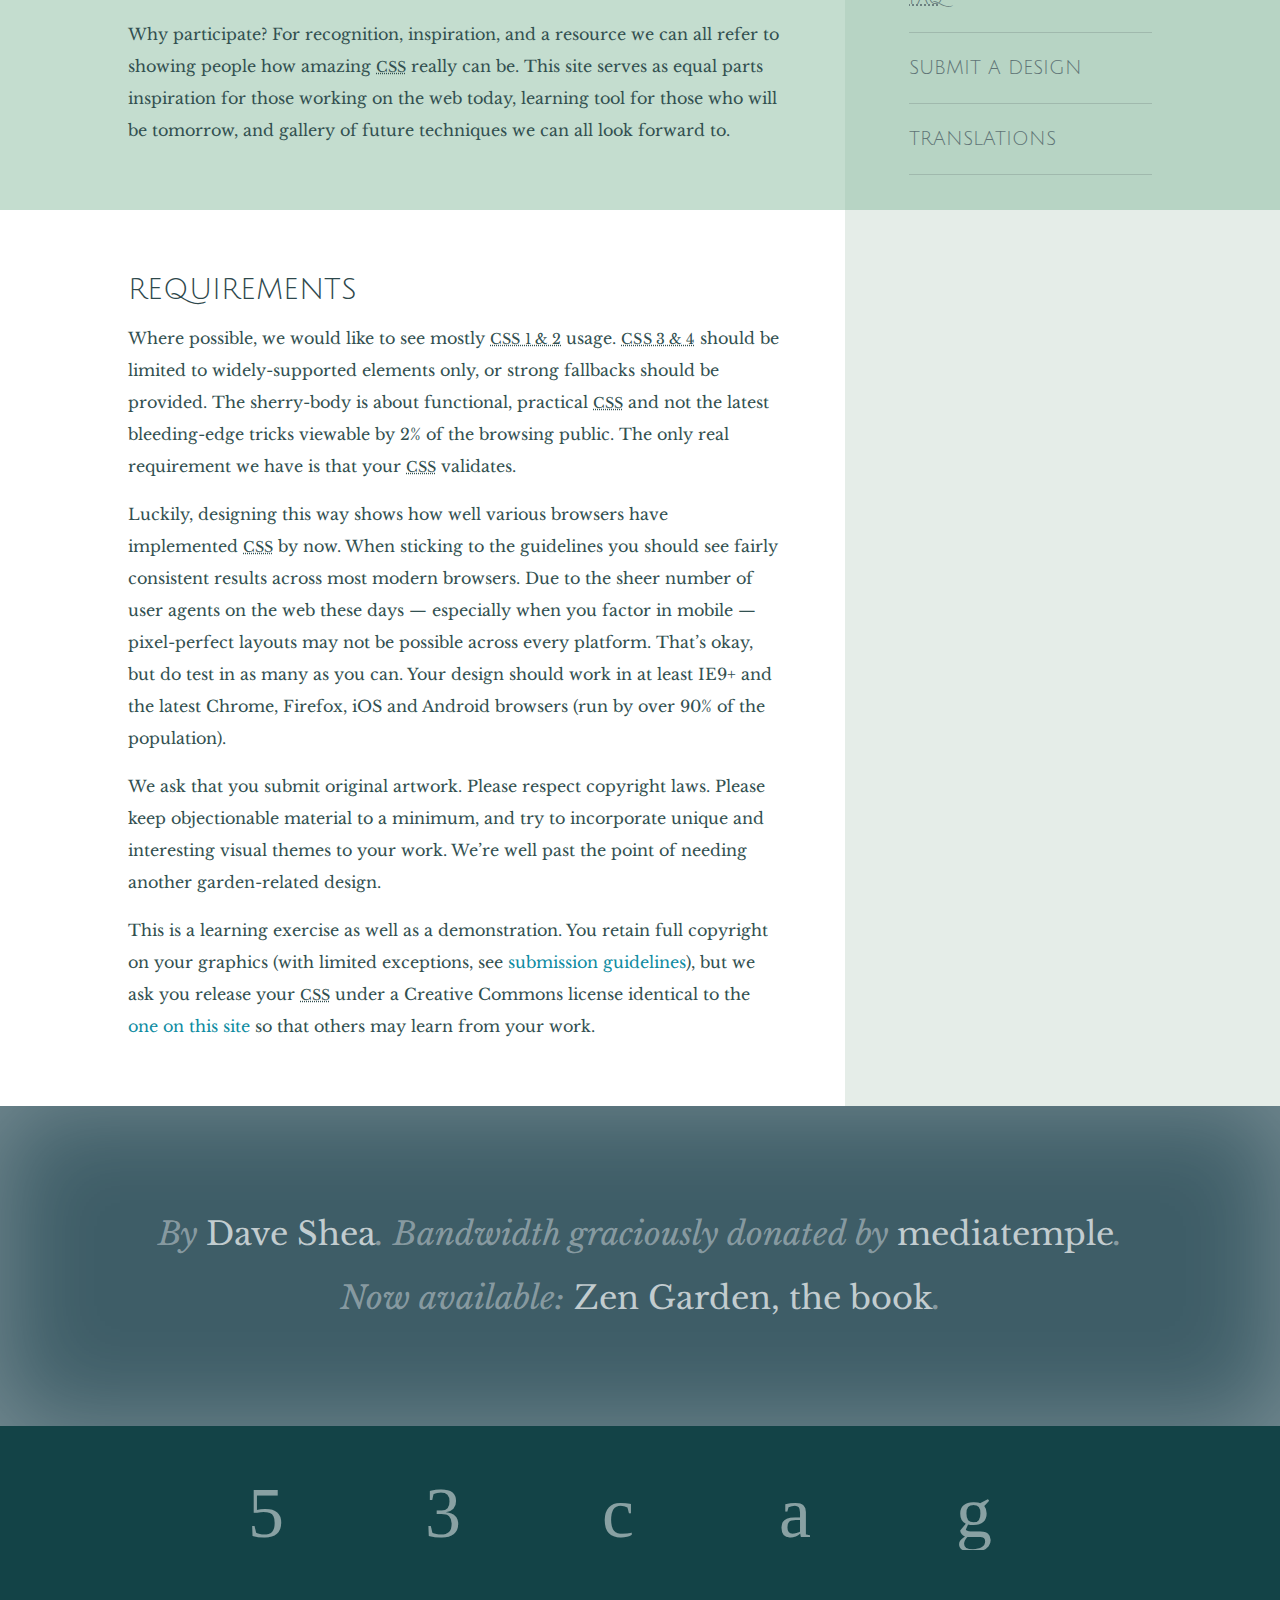
==== commit 610e88b7: "Update index.html" ====
--- a/index.html
+++ b/index.html
@@ -19,8 +19,7 @@
 			<h2>Python Developer</h2>
 		</header>
 		<div class="summary" id="zen-summary" role="article">
-			<p>A demonstration of what can be accomplished through <abbr title="Cascading Style Sheets">CSS</abbr>-based design. Select any style sheet from the list to load it into this page.</p>
-			<p>Download the example <a href="/examples/index" title="This page's source HTML code, not to be modified.">html file</a> and <a href="/examples/style.css" title="This page's sample CSS, the file you may modify.">css file</a></p>
+			<p></p>
 		</div>
 		<div class="preamble" id="zen-preamble" role="article">
 			<h3>My Road to Software Engineer</h3>
@@ -28,6 +27,7 @@
 			<p>Then there comes the magic day when I wrote my first VB program in an Excel spreadsheet in 2016, which saved me an hour daily. I felt like a magician, unlocking a new realm of possibilities.</p>
 			<p>Driven by this revelation, I immersed myself in the world of Python and SQL, focusing on streamlining workflows and enhancing data analysis processes. My efforts soon led me to a rewarding role as a data analyst in 2018. Over the next five years, I ascended through the ranks to become the lead data analyst for Arknights, a game with a global user base of 10 billion. In addition, I devoted my spare time to developing websites, web crawlers, and indie games.</p>
 			<p>This year marks a pivotal transition for me as I venture into full-time Python development. I'm currently seeking new opportunities and am eager to connect with like-minded professionals and potential employers. Feel free to reach out to me at sherrybaibai@163.com!</p>
+			<p></p>
 		</div>
 	</section>
 
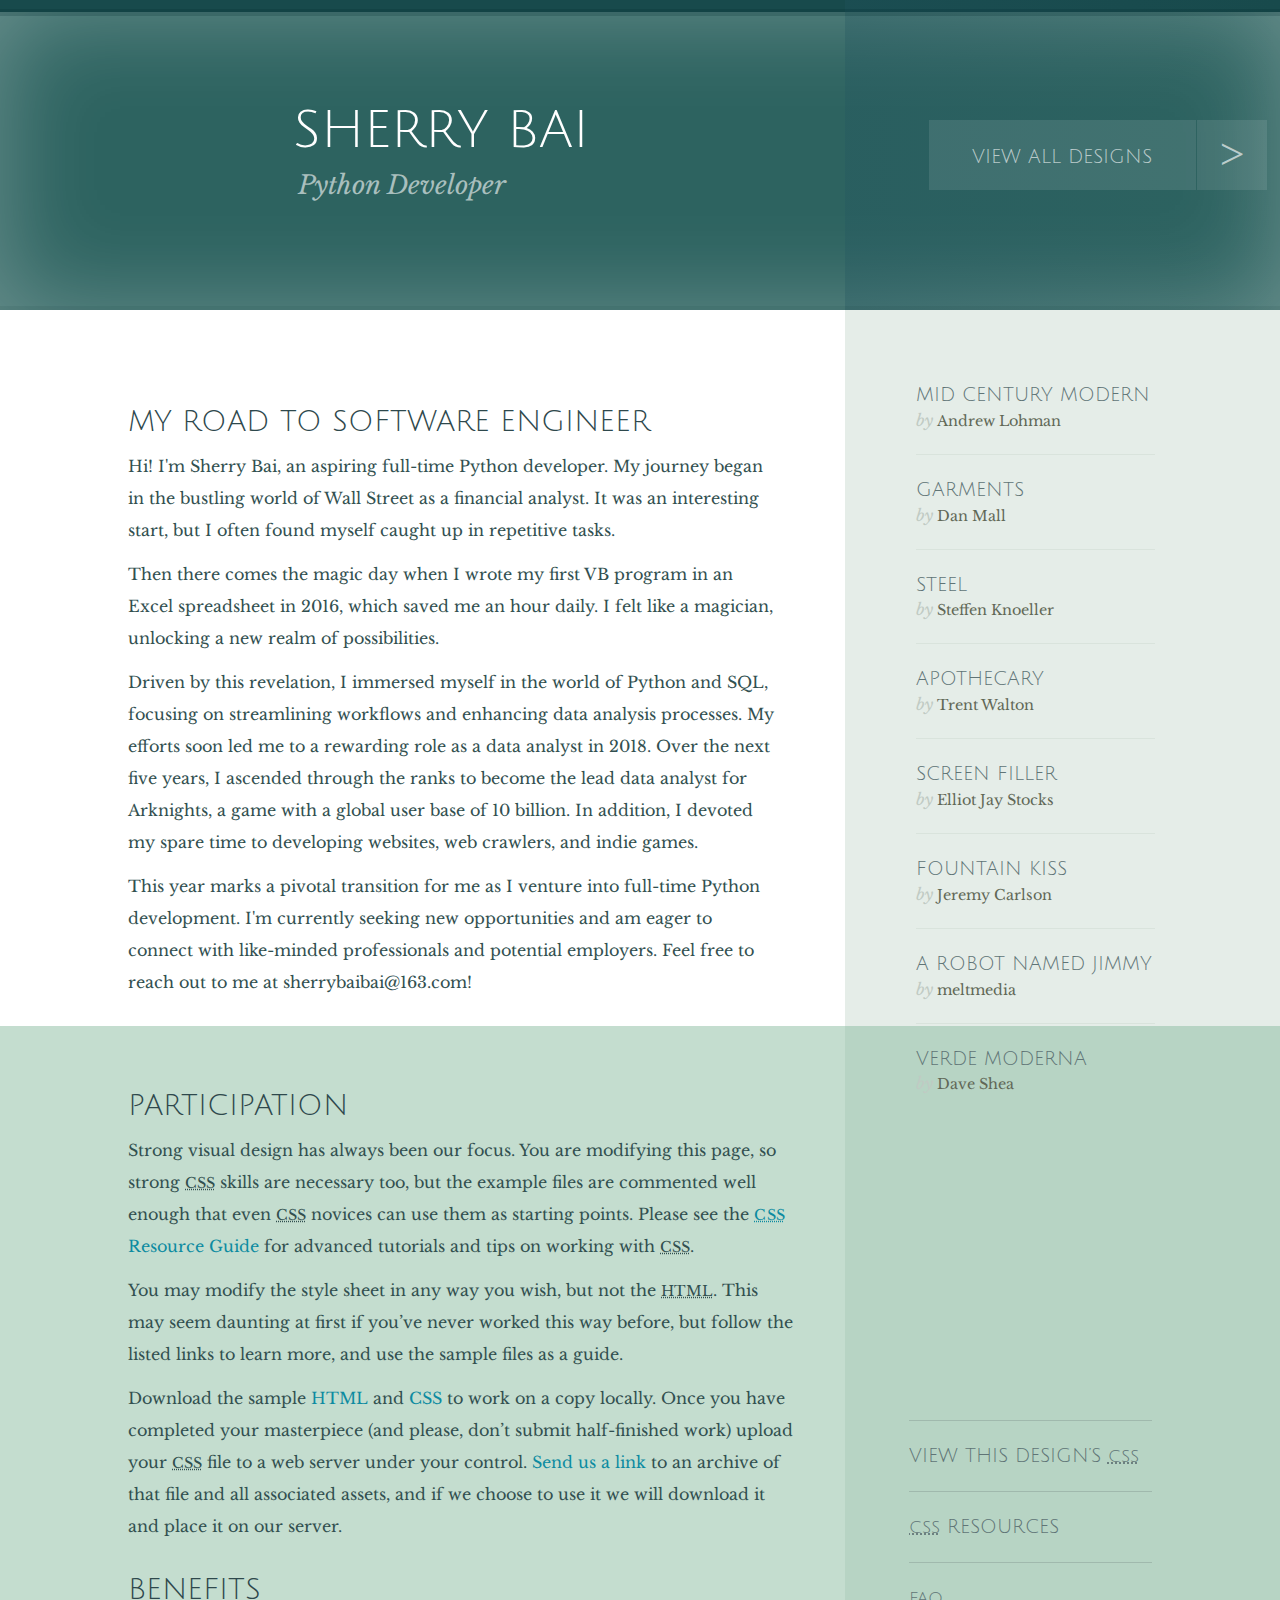
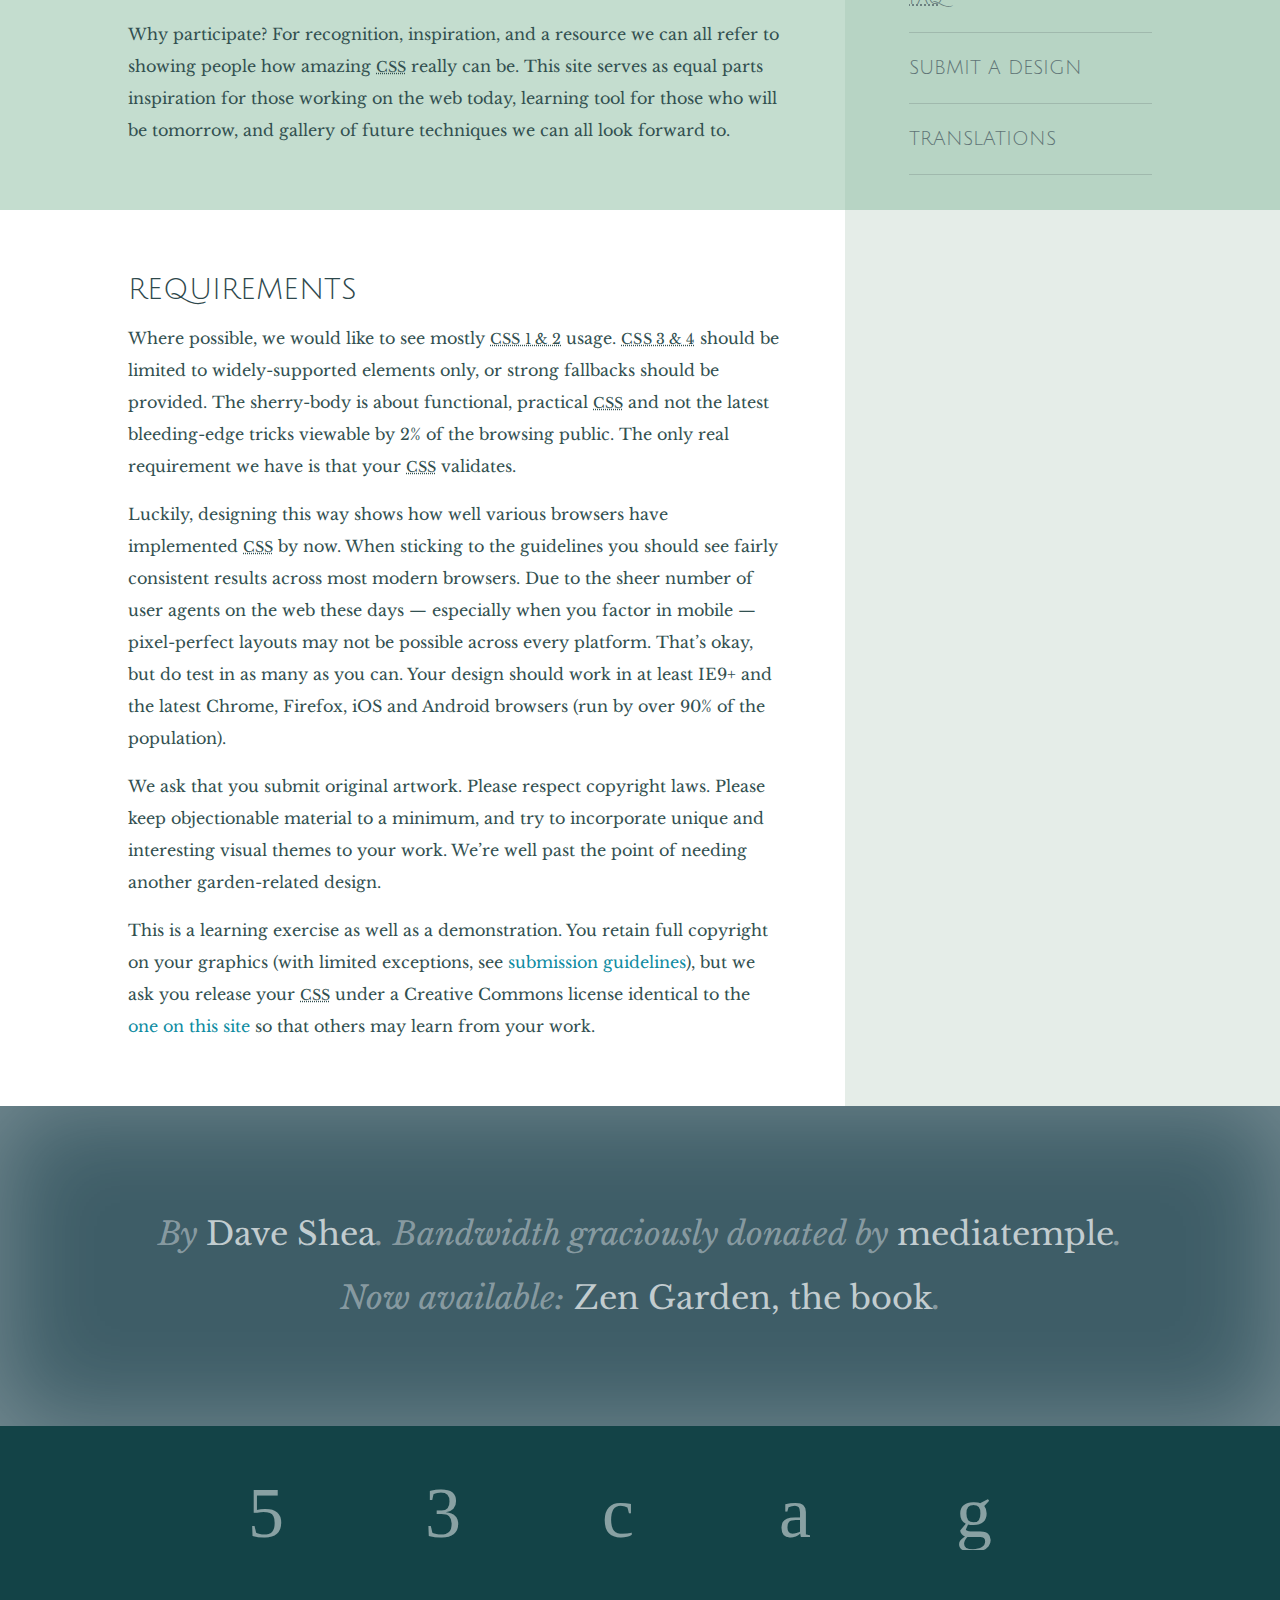
==== commit 504173d7: "Update index.html" ====
--- a/index.html
+++ b/index.html
@@ -15,7 +15,7 @@
 
 	<section class="intro" id="zen-intro">
 		<header role="banner">
-			<h1>Sherry Xueyan Bai</h1>
+			<h1>Sherry Bai</h1>
 			<h2>Python Developer</h2>
 		</header>
 		<div class="summary" id="zen-summary" role="article">
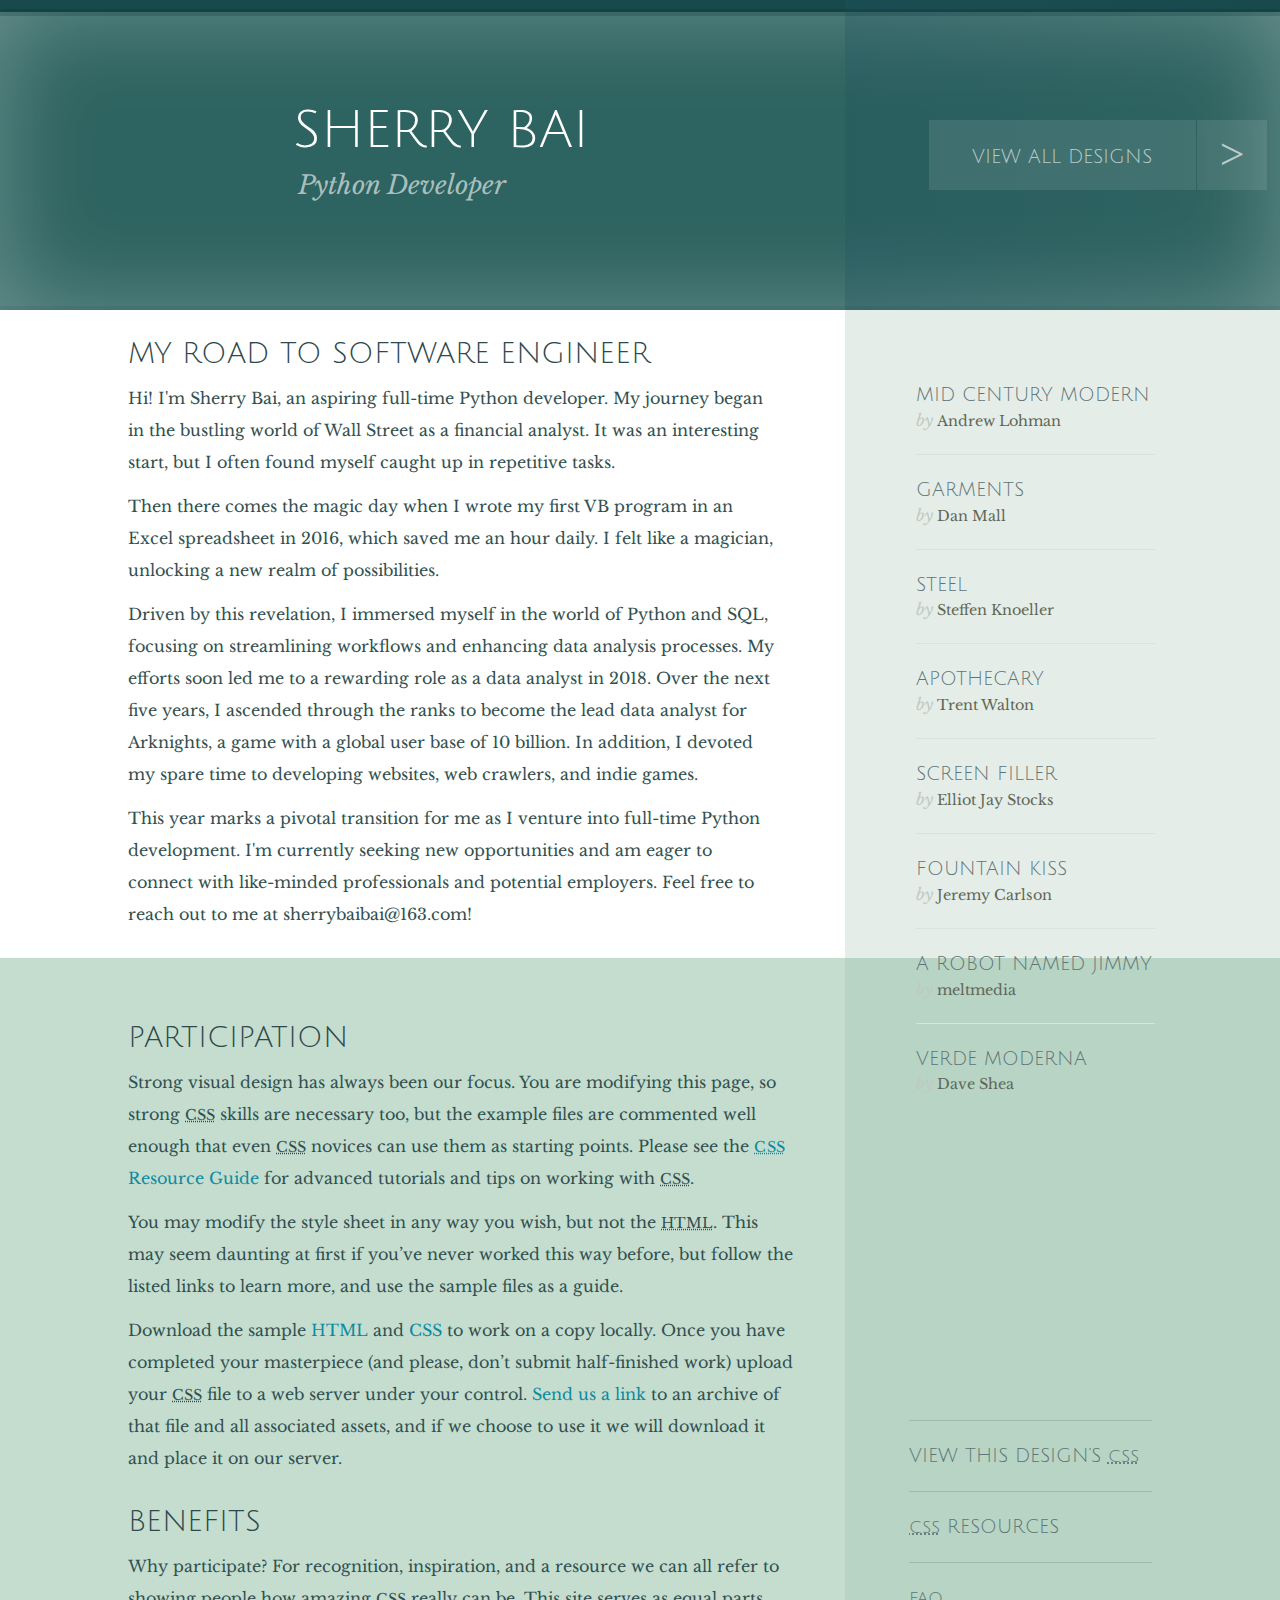
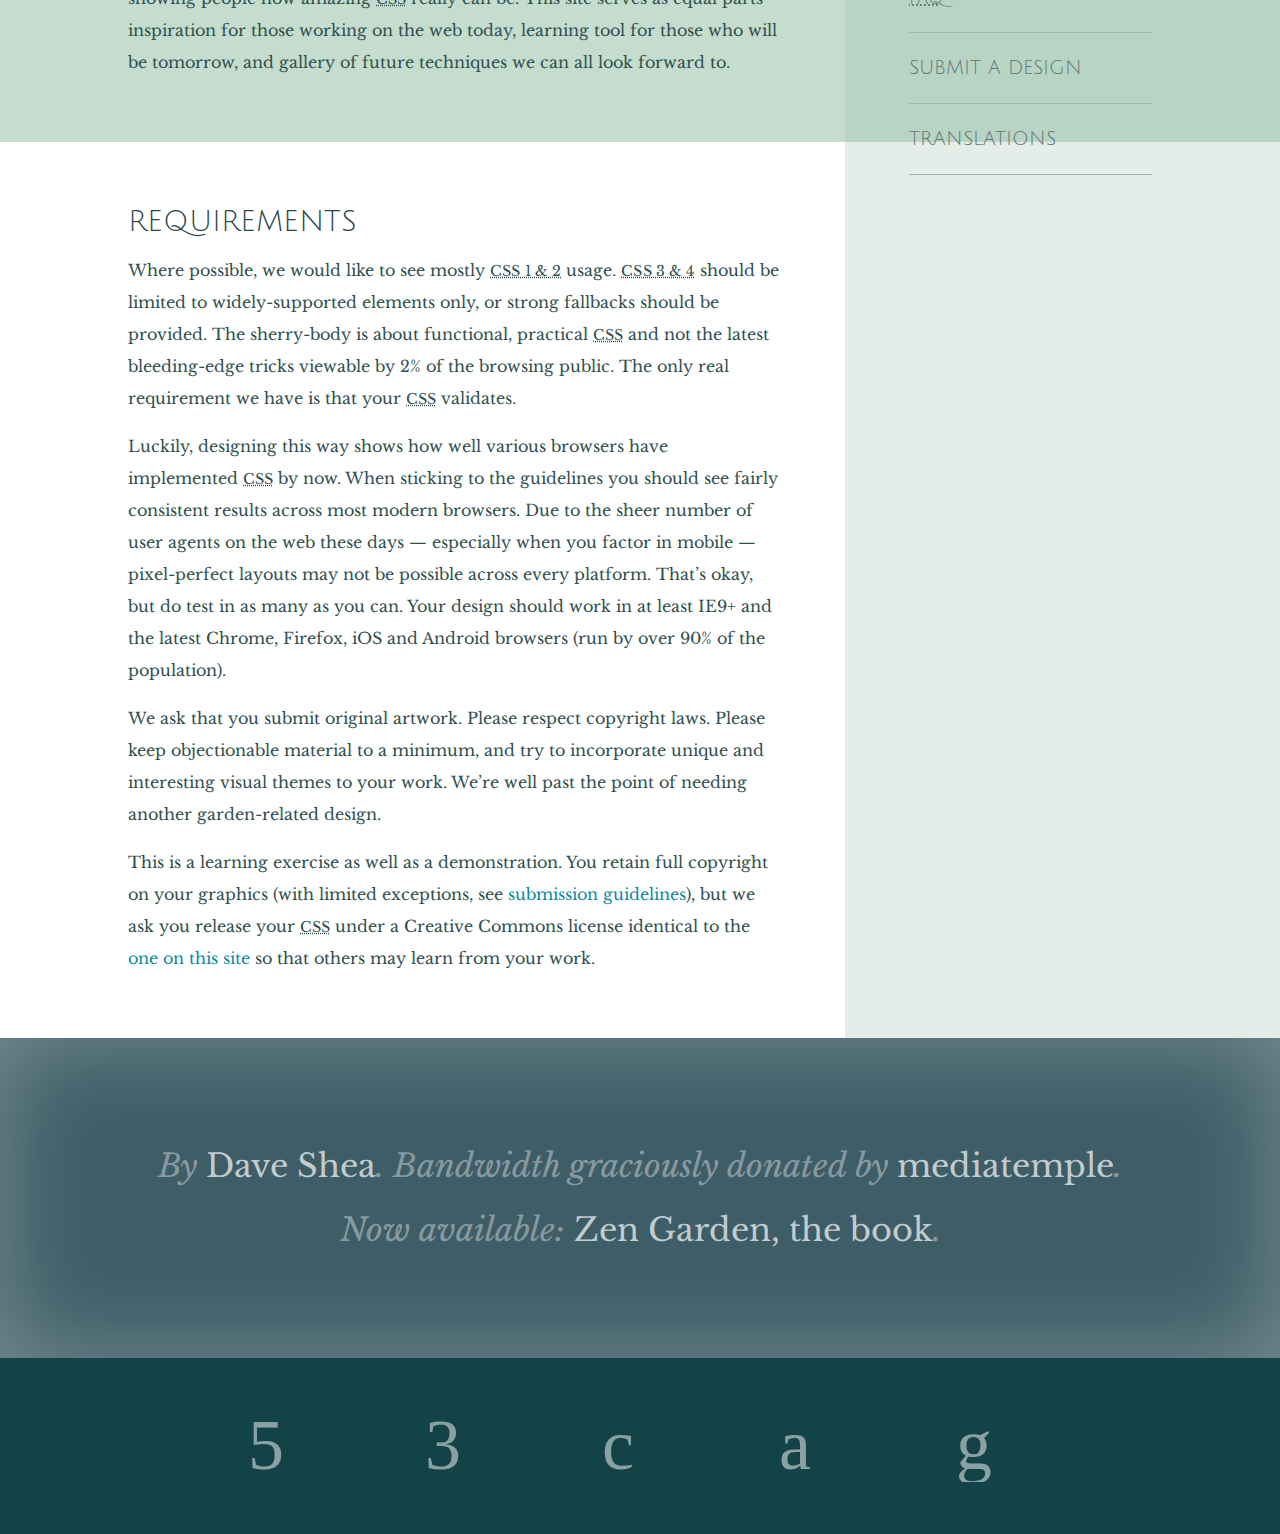
==== commit 383af06c: "Update index.html" ====
--- a/index.html
+++ b/index.html
@@ -18,15 +18,15 @@
 			<h1>Sherry Bai</h1>
 			<h2>Python Developer</h2>
 		</header>
-		<div class="summary" id="zen-summary" role="article">
+		<div class="preamble" id="zen-preamble" role="article">
 			<p></p>
-		</div>
-		<div class="preamble" id="zen-preamble" role="article">
+			<p></p>
 			<h3>My Road to Software Engineer</h3>
 			<p>Hi! I'm Sherry Bai, an aspiring full-time Python developer. My journey began in the bustling world of Wall Street as a financial analyst. It was an interesting start, but I often found myself caught up in repetitive tasks.</p>
 			<p>Then there comes the magic day when I wrote my first VB program in an Excel spreadsheet in 2016, which saved me an hour daily. I felt like a magician, unlocking a new realm of possibilities.</p>
 			<p>Driven by this revelation, I immersed myself in the world of Python and SQL, focusing on streamlining workflows and enhancing data analysis processes. My efforts soon led me to a rewarding role as a data analyst in 2018. Over the next five years, I ascended through the ranks to become the lead data analyst for Arknights, a game with a global user base of 10 billion. In addition, I devoted my spare time to developing websites, web crawlers, and indie games.</p>
 			<p>This year marks a pivotal transition for me as I venture into full-time Python development. I'm currently seeking new opportunities and am eager to connect with like-minded professionals and potential employers. Feel free to reach out to me at sherrybaibai@163.com!</p>
+			<p></p>
 			<p></p>
 		</div>
 	</section>
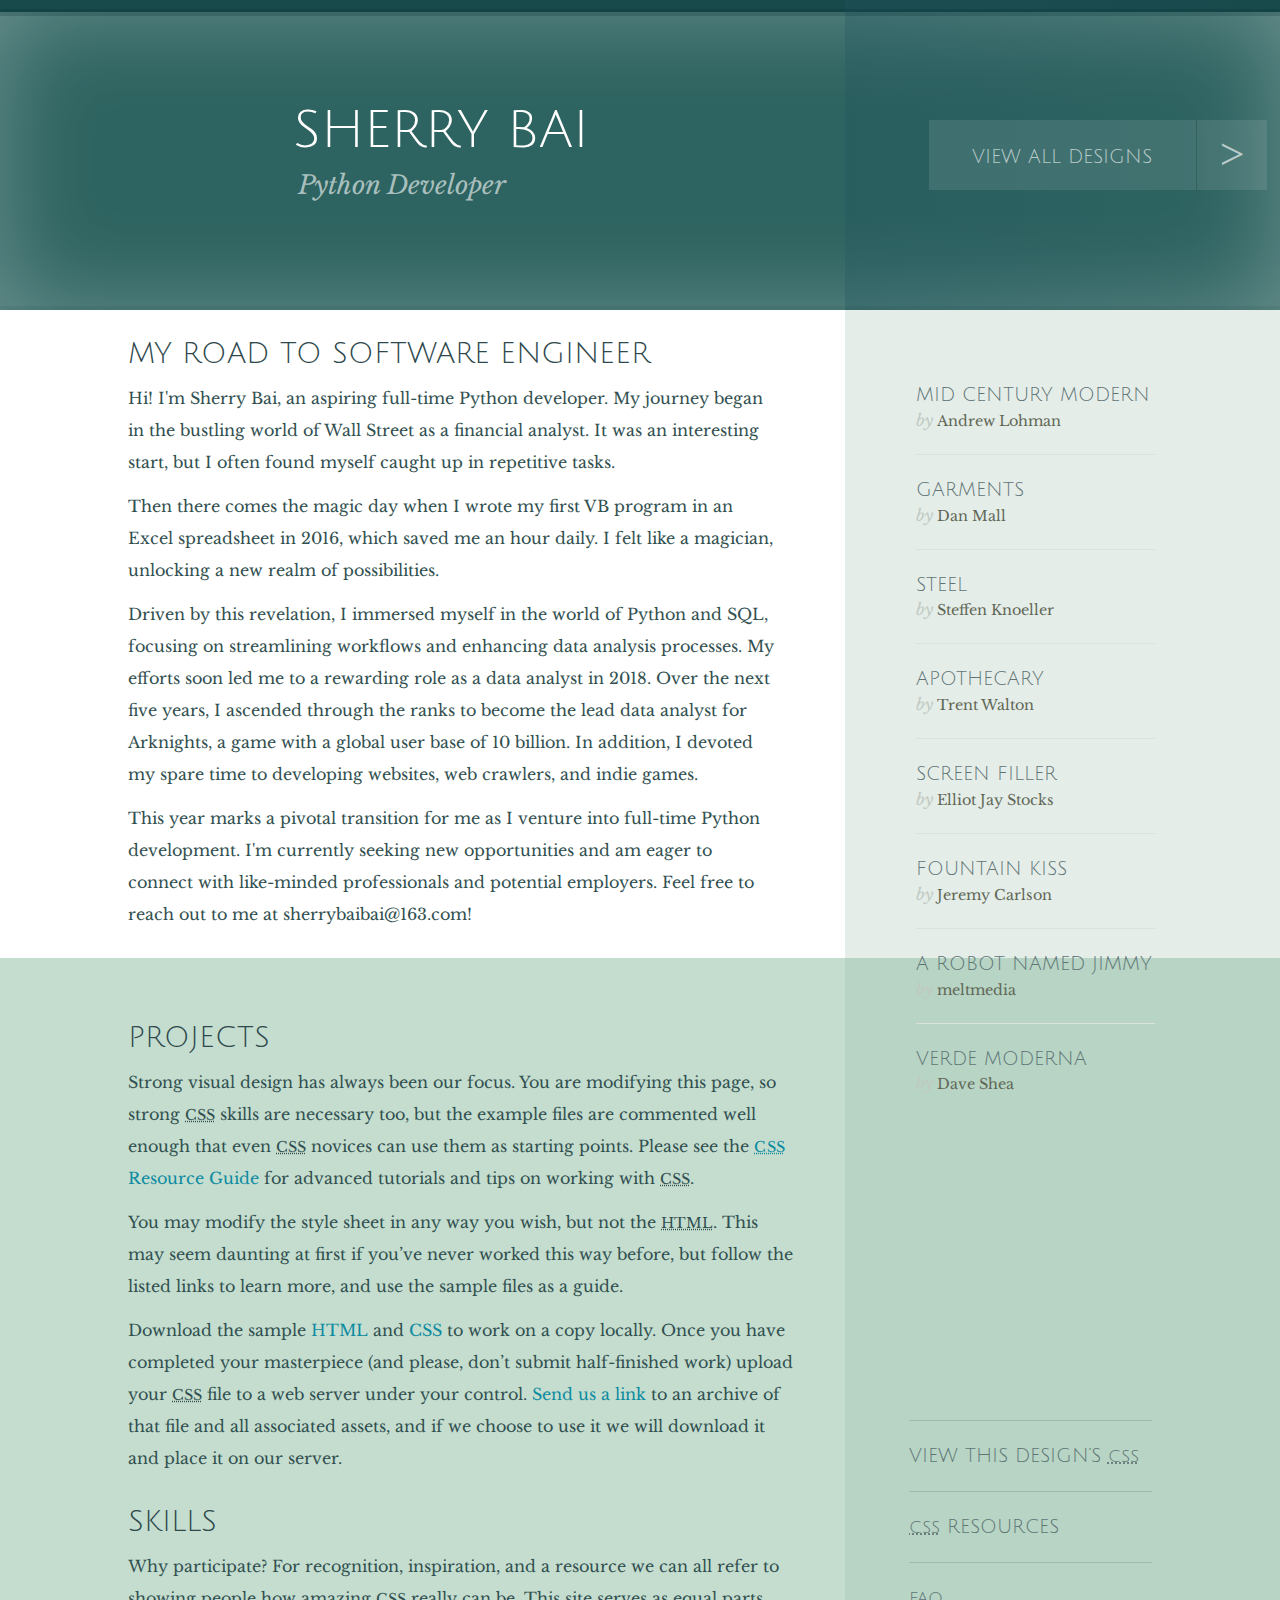
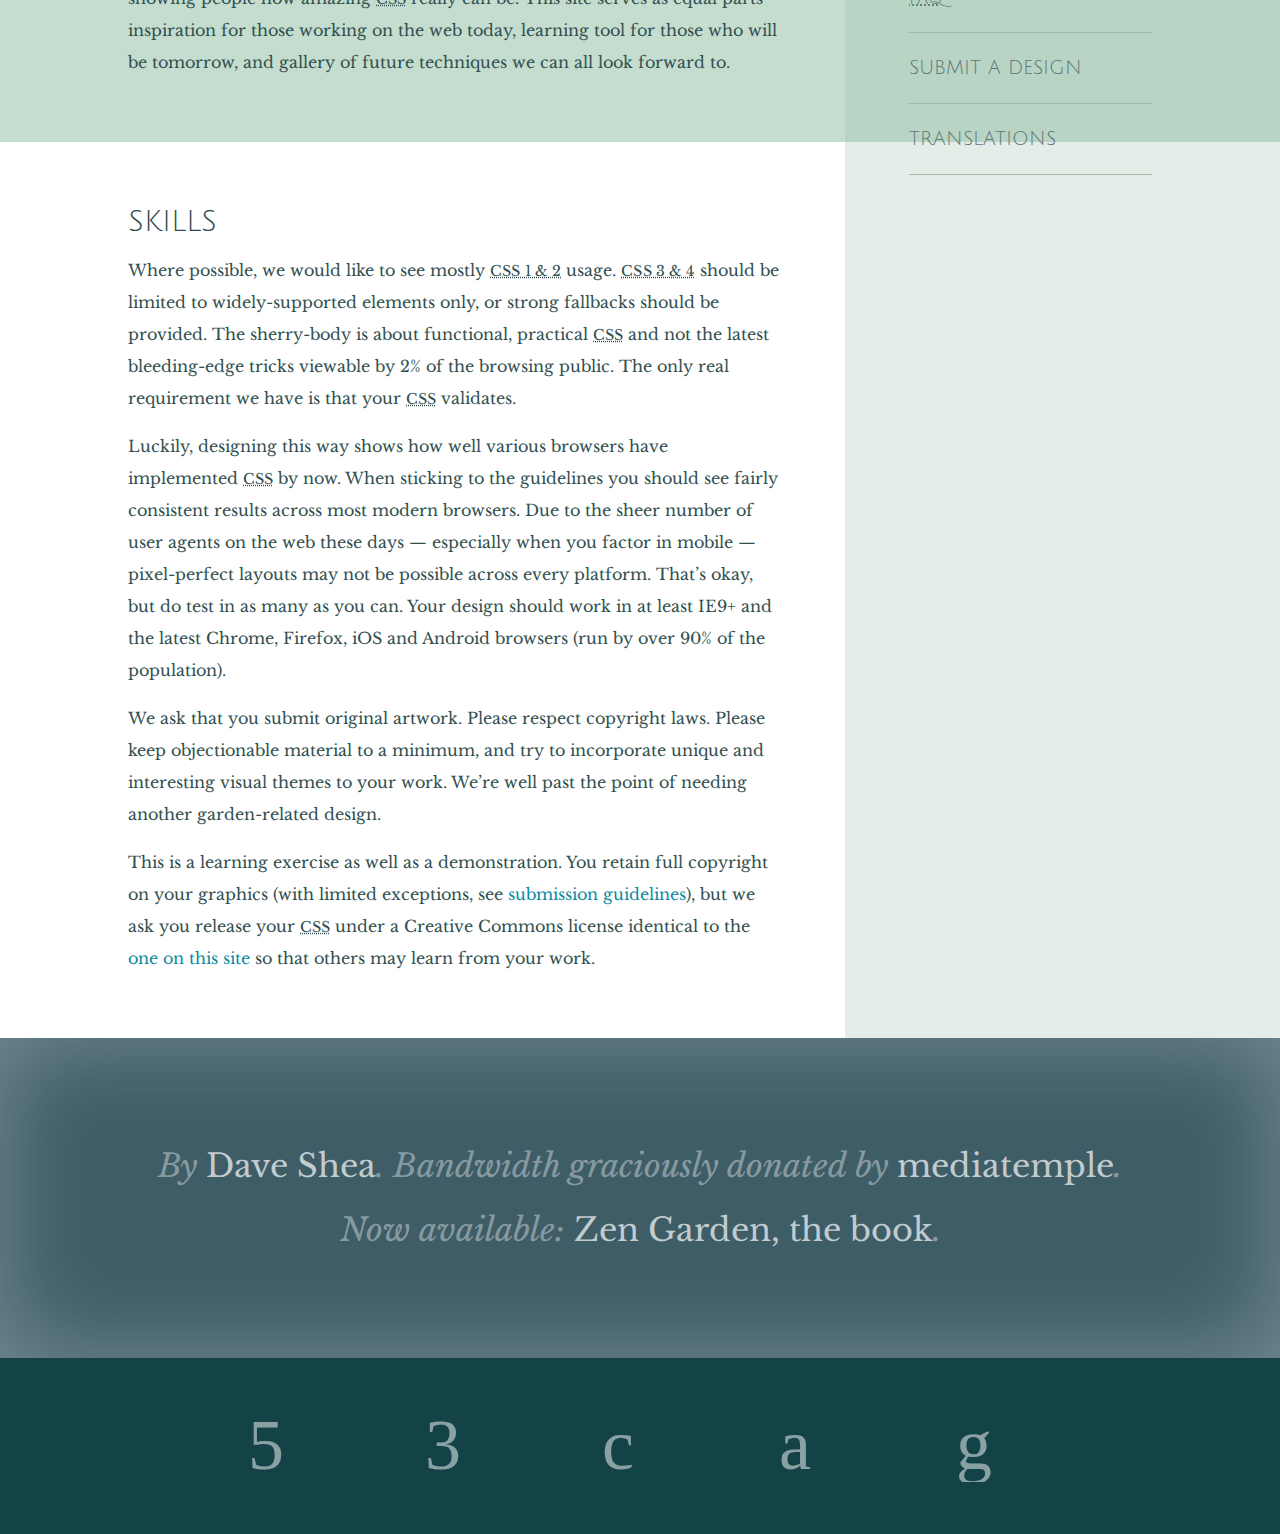
==== commit 85fa4b81: "Update index.html" ====
--- a/index.html
+++ b/index.html
@@ -34,19 +34,19 @@
 	<div class="main supporting" id="zen-supporting" role="main">
 
 		<div class="participation" id="zen-participation" role="article">
-			<h3>Participation</h3>
+			<h3>Projects</h3>
 			<p>Strong visual design has always been our focus. You are modifying this page, so strong <abbr title="Cascading Style Sheets">CSS</abbr> skills are necessary too, but the example files are commented well enough that even <abbr title="Cascading Style Sheets">CSS</abbr> novices can use them as starting points. Please see the <a href="/pages/resources/" title="A listing of CSS-related resources"><abbr title="Cascading Style Sheets">CSS</abbr> Resource Guide</a> for advanced tutorials and tips on working with <abbr title="Cascading Style Sheets">CSS</abbr>.</p>
 			<p>You may modify the style sheet in any way you wish, but not the <abbr title="HyperText Markup Language">HTML</abbr>. This may seem daunting at first if you&#8217;ve never worked this way before, but follow the listed links to learn more, and use the sample files as a guide.</p>
 			<p>Download the sample <a href="/examples/index" title="This page's source HTML code, not to be modified.">HTML</a> and <a href="/examples/style.css" title="This page's sample CSS, the file you may modify.">CSS</a> to work on a copy locally. Once you have completed your masterpiece (and please, don&#8217;t submit half-finished work) upload your <abbr title="Cascading Style Sheets">CSS</abbr> file to a web server under your control. <a href="/pages/submit/" title="Use the contact form to send us your CSS file">Send us a link</a> to an archive of that file and all associated assets, and if we choose to use it we will download it and place it on our server.</p>
 		</div>
 
 		<div class="benefits" id="zen-benefits" role="article">
-			<h3>Benefits</h3>
+			<h3>Skills</h3>
 			<p>Why participate? For recognition, inspiration, and a resource we can all refer to showing people how amazing <abbr title="Cascading Style Sheets">CSS</abbr> really can be. This site serves as equal parts inspiration for those working on the web today, learning tool for those who will be tomorrow, and gallery of future techniques we can all look forward to.</p>
 		</div>
 
 		<div class="requirements" id="zen-requirements" role="article">
-			<h3>Requirements</h3>
+			<h3>Skills</h3>
 			<p>Where possible, we would like to see mostly <abbr title="Cascading Style Sheets, levels 1 and 2">CSS 1 &amp; 2</abbr> usage. <abbr title="Cascading Style Sheets, levels 3 and 4">CSS 3 &amp; 4</abbr> should be limited to widely-supported elements only, or strong fallbacks should be provided. The sherry-body is about functional, practical <abbr title="Cascading Style Sheets">CSS</abbr> and not the latest bleeding-edge tricks viewable by 2% of the browsing public. The only real requirement we have is that your <abbr title="Cascading Style Sheets">CSS</abbr> validates.</p>
 			<p>Luckily, designing this way shows how well various browsers have implemented <abbr title="Cascading Style Sheets">CSS</abbr> by now. When sticking to the guidelines you should see fairly consistent results across most modern browsers. Due to the sheer number of user agents on the web these days &#8212; especially when you factor in mobile &#8212; pixel-perfect layouts may not be possible across every platform. That&#8217;s okay, but do test in as many as you can. Your design should work in at least IE9+ and the latest Chrome, Firefox, iOS and Android browsers (run by over 90% of the population).</p>
 			<p>We ask that you submit original artwork. Please respect copyright laws. Please keep objectionable material to a minimum, and try to incorporate unique and interesting visual themes to your work. We&#8217;re well past the point of needing another garden-related design.</p>
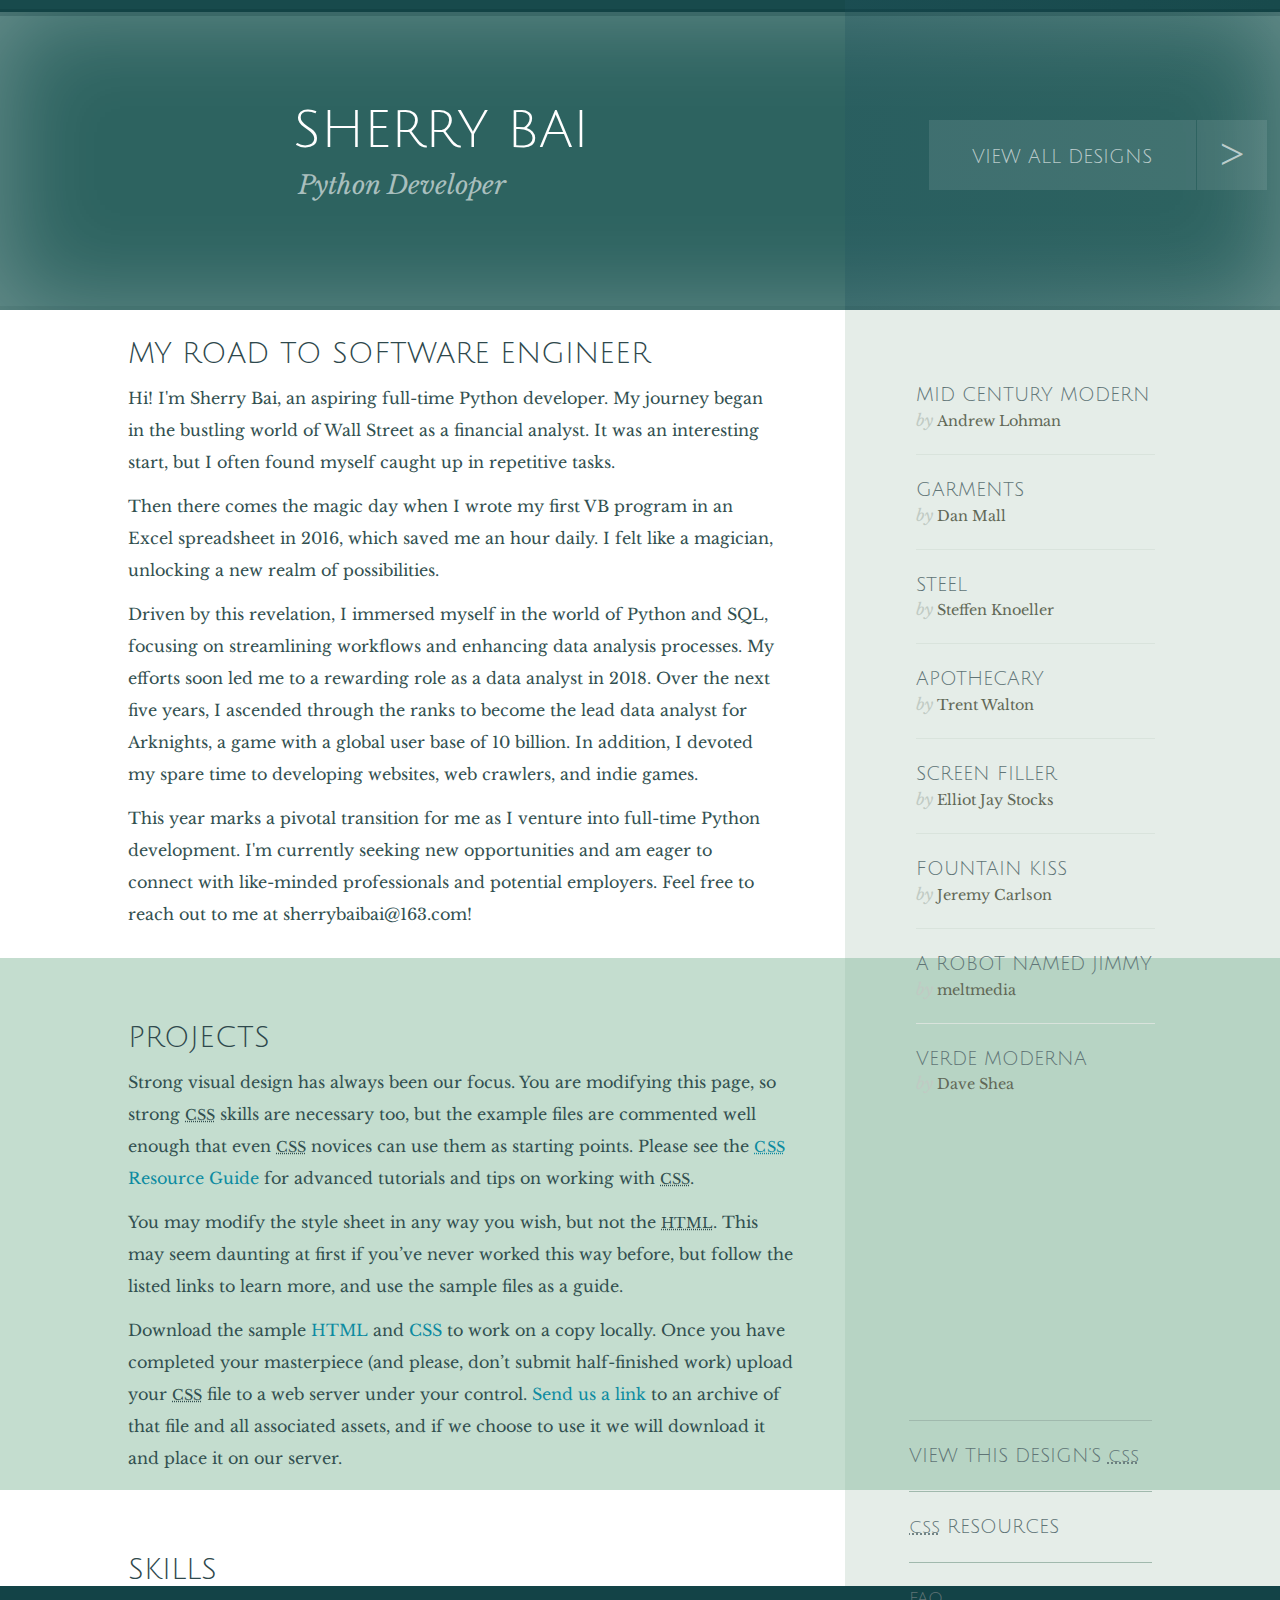
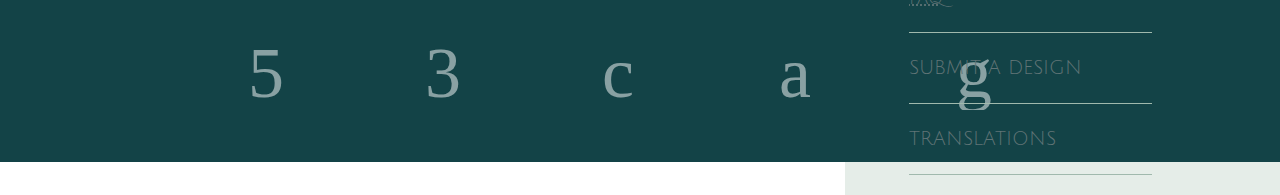
==== commit aba83b79: "Update index.html" ====
--- a/index.html
+++ b/index.html
@@ -40,18 +40,8 @@
 			<p>Download the sample <a href="/examples/index" title="This page's source HTML code, not to be modified.">HTML</a> and <a href="/examples/style.css" title="This page's sample CSS, the file you may modify.">CSS</a> to work on a copy locally. Once you have completed your masterpiece (and please, don&#8217;t submit half-finished work) upload your <abbr title="Cascading Style Sheets">CSS</abbr> file to a web server under your control. <a href="/pages/submit/" title="Use the contact form to send us your CSS file">Send us a link</a> to an archive of that file and all associated assets, and if we choose to use it we will download it and place it on our server.</p>
 		</div>
 
-		<div class="benefits" id="zen-benefits" role="article">
-			<h3>Skills</h3>
-			<p>Why participate? For recognition, inspiration, and a resource we can all refer to showing people how amazing <abbr title="Cascading Style Sheets">CSS</abbr> really can be. This site serves as equal parts inspiration for those working on the web today, learning tool for those who will be tomorrow, and gallery of future techniques we can all look forward to.</p>
-		</div>
-
 		<div class="requirements" id="zen-requirements" role="article">
 			<h3>Skills</h3>
-			<p>Where possible, we would like to see mostly <abbr title="Cascading Style Sheets, levels 1 and 2">CSS 1 &amp; 2</abbr> usage. <abbr title="Cascading Style Sheets, levels 3 and 4">CSS 3 &amp; 4</abbr> should be limited to widely-supported elements only, or strong fallbacks should be provided. The sherry-body is about functional, practical <abbr title="Cascading Style Sheets">CSS</abbr> and not the latest bleeding-edge tricks viewable by 2% of the browsing public. The only real requirement we have is that your <abbr title="Cascading Style Sheets">CSS</abbr> validates.</p>
-			<p>Luckily, designing this way shows how well various browsers have implemented <abbr title="Cascading Style Sheets">CSS</abbr> by now. When sticking to the guidelines you should see fairly consistent results across most modern browsers. Due to the sheer number of user agents on the web these days &#8212; especially when you factor in mobile &#8212; pixel-perfect layouts may not be possible across every platform. That&#8217;s okay, but do test in as many as you can. Your design should work in at least IE9+ and the latest Chrome, Firefox, iOS and Android browsers (run by over 90% of the population).</p>
-			<p>We ask that you submit original artwork. Please respect copyright laws. Please keep objectionable material to a minimum, and try to incorporate unique and interesting visual themes to your work. We&#8217;re well past the point of needing another garden-related design.</p>
-			<p>This is a learning exercise as well as a demonstration. You retain full copyright on your graphics (with limited exceptions, see <a href="/pages/submit/guidelines/">submission guidelines</a>), but we ask you release your <abbr title="Cascading Style Sheets">CSS</abbr> under a Creative Commons license identical to the <a href="http://creativecommons.org/licenses/by-nc-sa/3.0/" title="View the Zen Garden's license information.">one on this site</a> so that others may learn from your work.</p>
-			<p role="contentinfo">By <a href="http://www.mezzoblue.com/">Dave Shea</a>. Bandwidth graciously donated by <a href="http://www.mediatemple.net/">mediatemple</a>. Now available: <a href="http://www.amazon.com/exec/obidos/ASIN/0321303474/mezzoblue-20/">Zen Garden, the book</a>.</p>
 		</div>
 
 		<footer>
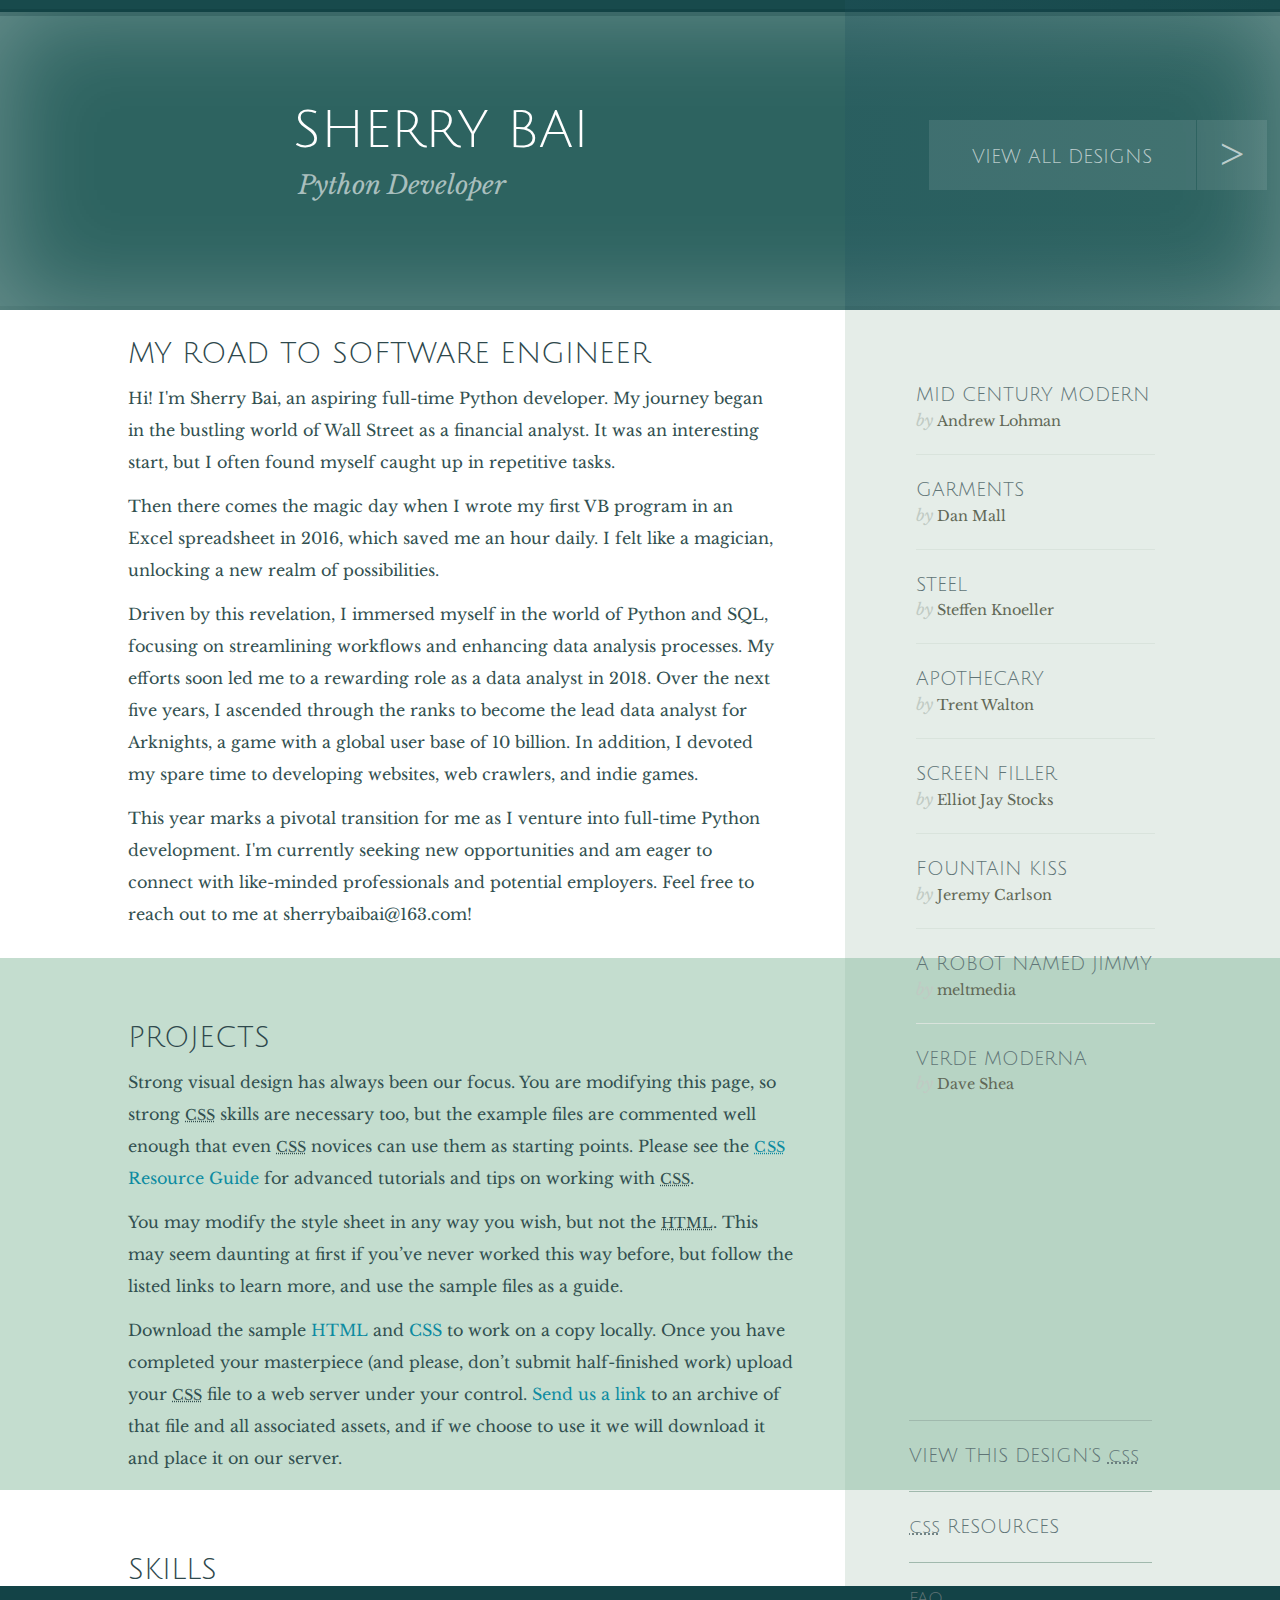
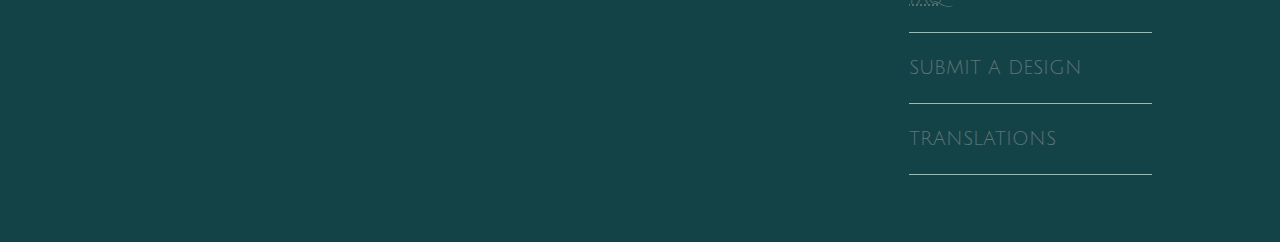
==== commit 12e75004: "Update index.html" ====
--- a/index.html
+++ b/index.html
@@ -2,14 +2,22 @@
 <html lang="en">
 <head>
 	<meta charset="utf-8">
-	<title>Sherry X Bai's CV</title>
-	<link rel="stylesheet" href="style.css">
+	<meta http-equiv="X-UA-Compatible" content="IE=edge">
 	<meta name="viewport" content="width=device-width, initial-scale=1.0">
 	<meta name="author" content="Sherry Xueyan Bai">
 	<meta name="description" content="Sherry Xueyan Bai's CV">
 	<meta name="robots" content="all">
+	<title>Sherry X Bai's CV</title>		
+	<!-- css -->
+	<link rel="stylesheet" href="style.css">
+	<!-- icons -->
+	<link rel="stylesheet" href="https://use.fontawesome.com/releases/v5.3.1/css/all.css" integrity="sha384-mzrmE5qonljUremFsqc01SB46JvROS7bZs3IO2EmfFsd15uHvIt+Y8vEf7N7fWAU" crossorigin="anonymous">
+	<!-- fonts -->
+	<link href="https://fonts.googleapis.com/css?family=Libre+Baskerville" rel="stylesheet">
+	
 </head>
 
+	
 <body id="sherry-body">
 <div class="page-wrapper">
 
@@ -43,13 +51,26 @@
 		<div class="requirements" id="zen-requirements" role="article">
 			<h3>Skills</h3>
 		</div>
-
+		
 		<footer>
-			<a href="http://validator.w3.org/check/referer" title="Check the validity of this site&#8217;s HTML" class="zen-validate-html">HTML</a>
-			<a href="http://jigsaw.w3.org/css-validator/check/referer" title="Check the validity of this site&#8217;s CSS" class="zen-validate-css">CSS</a>
-			<a href="http://creativecommons.org/licenses/by-nc-sa/3.0/" title="View the Creative Commons license of this site: Attribution-NonCommercial-ShareAlike." class="zen-license">CC</a>
-			<a href="http://mezzoblue.com/zengarden/faq/#aaa" title="Read about the accessibility of this site" class="zen-accessibility">A11y</a>
-			<a href="https://github.com/mezzoblue/csszengarden.com" title="Fork this site on Github" class="zen-github">GH</a>
+				<a href="*" class="icon" title="下载我的简历" id="click-resume">
+				<i class="fas fa-cloud-download-alt"></i>
+				</a>
+				<a href="*" class="icon" title="Github" id="click-github">
+				<i class="fab fa-github"></i>
+				</a>
+				<a href="*" class="icon" title="Email me" id="click-email">
+				<i class="far fa-envelope"></i>
+				</a>
+				<a href="*" class="icon" title="FreeCodeCamp" id="click-fcc">
+				<i class="fab fa-free-code-camp"></i>
+				</a>
+				<a href="*" class="icon" title="LinkedIn" id="click-linkedin">
+				<i class="fab fa-linkedin"></i>
+				</a>
+				<a href="*" class="icon" title="Blog" id="click-blog">
+				<i class="fab fa-wordpress"></i>
+				</a>
 		</footer>
 
 	</div>
--- a/style.css
+++ b/style.css
@@ -1,58 +1,5 @@
-/* css Zen Garden submission 214 - 'Verde Moderna', by Dave Shea, http://www.mezzoblue.com/ */
+/* css inspired by Zen Garden submission 214 - 'Verde Moderna', by Dave Shea, http://www.mezzoblue.com/ */
 /* css released under Creative Commons License - http://creativecommons.org/licenses/by-nc-sa/1.0/  */
-/* All associated graphics copyright 2013, Dave Shea */
-
-/* IMPORTANT */
-/* This design is not a template. You may not reproduce it elsewhere without the
- designer's written permission. However, feel free to study the CSS and use
- techniques you learn from it elsewhere. */
-
-/*
-	Verde Moderna by Dave Shea
-
-   10 Years.
-   http://mezzoblue.com/archives/2013/05/07/10_years/
-
-   We've come a long way. Here it is, the first of what will hopefully be
-   many more modern designs in the CSS Zen Garden.
-
-   With this design, I've attempted to hit as many of 2013's front end
-   buzzwords as possible. It's a mobile-first, responsive layout that was
-   designed in the browser from start to finish. CSS3 is used liberally
-   with fallbacks where necessary.
-
-   All photos are mine, and were taken in the Japanese Garden at the
-   Huntington Botanical Garden in Southern California.
-
-   Other production notes:
-   * Vector assets are used where appropriate. The logo is an SVG file,
-     the icons are a custom web font built with icomoon.io
-   * The column effect is a CSS gradient instead of a background image.
-     By forcing a sharp transition at 66%, we can simulate columns. The way
-     Chrome rounds gradient values causes the columns to jump unexpectedly when
-     the window is resized, which means that using an equal padding or width
-     value doesn't align the way you think it would. That forced a bit of
-     extra contortion to get the header and body columns perfectly lined up.
-   * Various sidebar H3s were hidden with display:none; This was a design
-     decision. Their inclusion seemed extraneous. Same goes for HTML/CSS
-     download links at low screen sizes, presumably that screen is a phone
-     and can't download the files anyway.
-   * The sidebar positioning style is (necessarily) quite a mess on wider
-     windows, especially the resource list. When flexbox is a bit closer to
-     usable, maybe I'll take another crack at fixing that up.
-   * A more logical place for the design list to appear in the mobile
-     version would have been up closer to the top, possibly disclosed with a
-     menu toggle of some kind. Not something that's easily doable with CSS
-     alone, if you don't want to rely on hovers.
-   * The medium- and low-res versions don't differ that much; I may still push
-     the tablet layout a bit further, it doesn't quite feel right.
-   * Parallax scrolling isn't doable without Javascript so you won't find it
-     in this design. I was able to use a bit of multiple background-position
-     trickery to create a slightly more interesting scrolling effect.
-
-*/
-
-
 /*
   web fonts from Google:
   Julius Sans One â€“ https://fonts.google.com/specimen/Julius+Sans+One?query=julius
